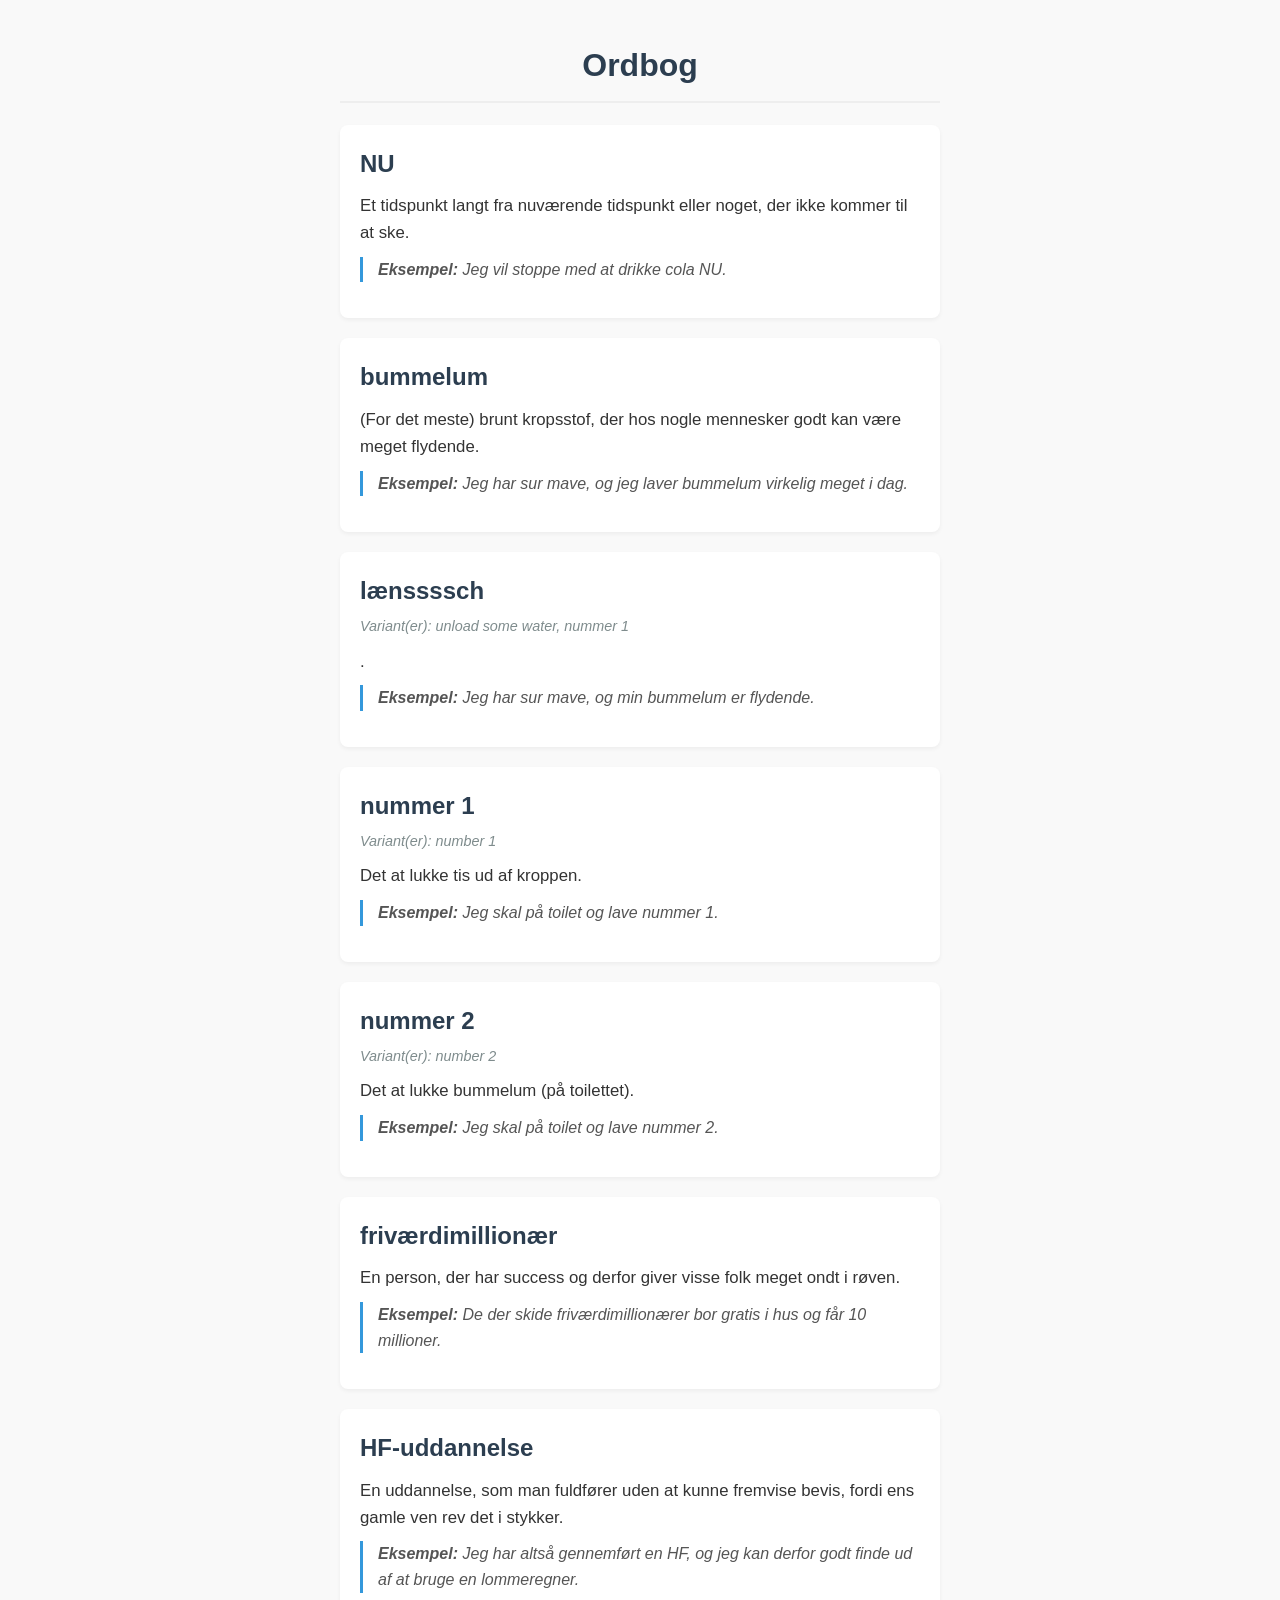
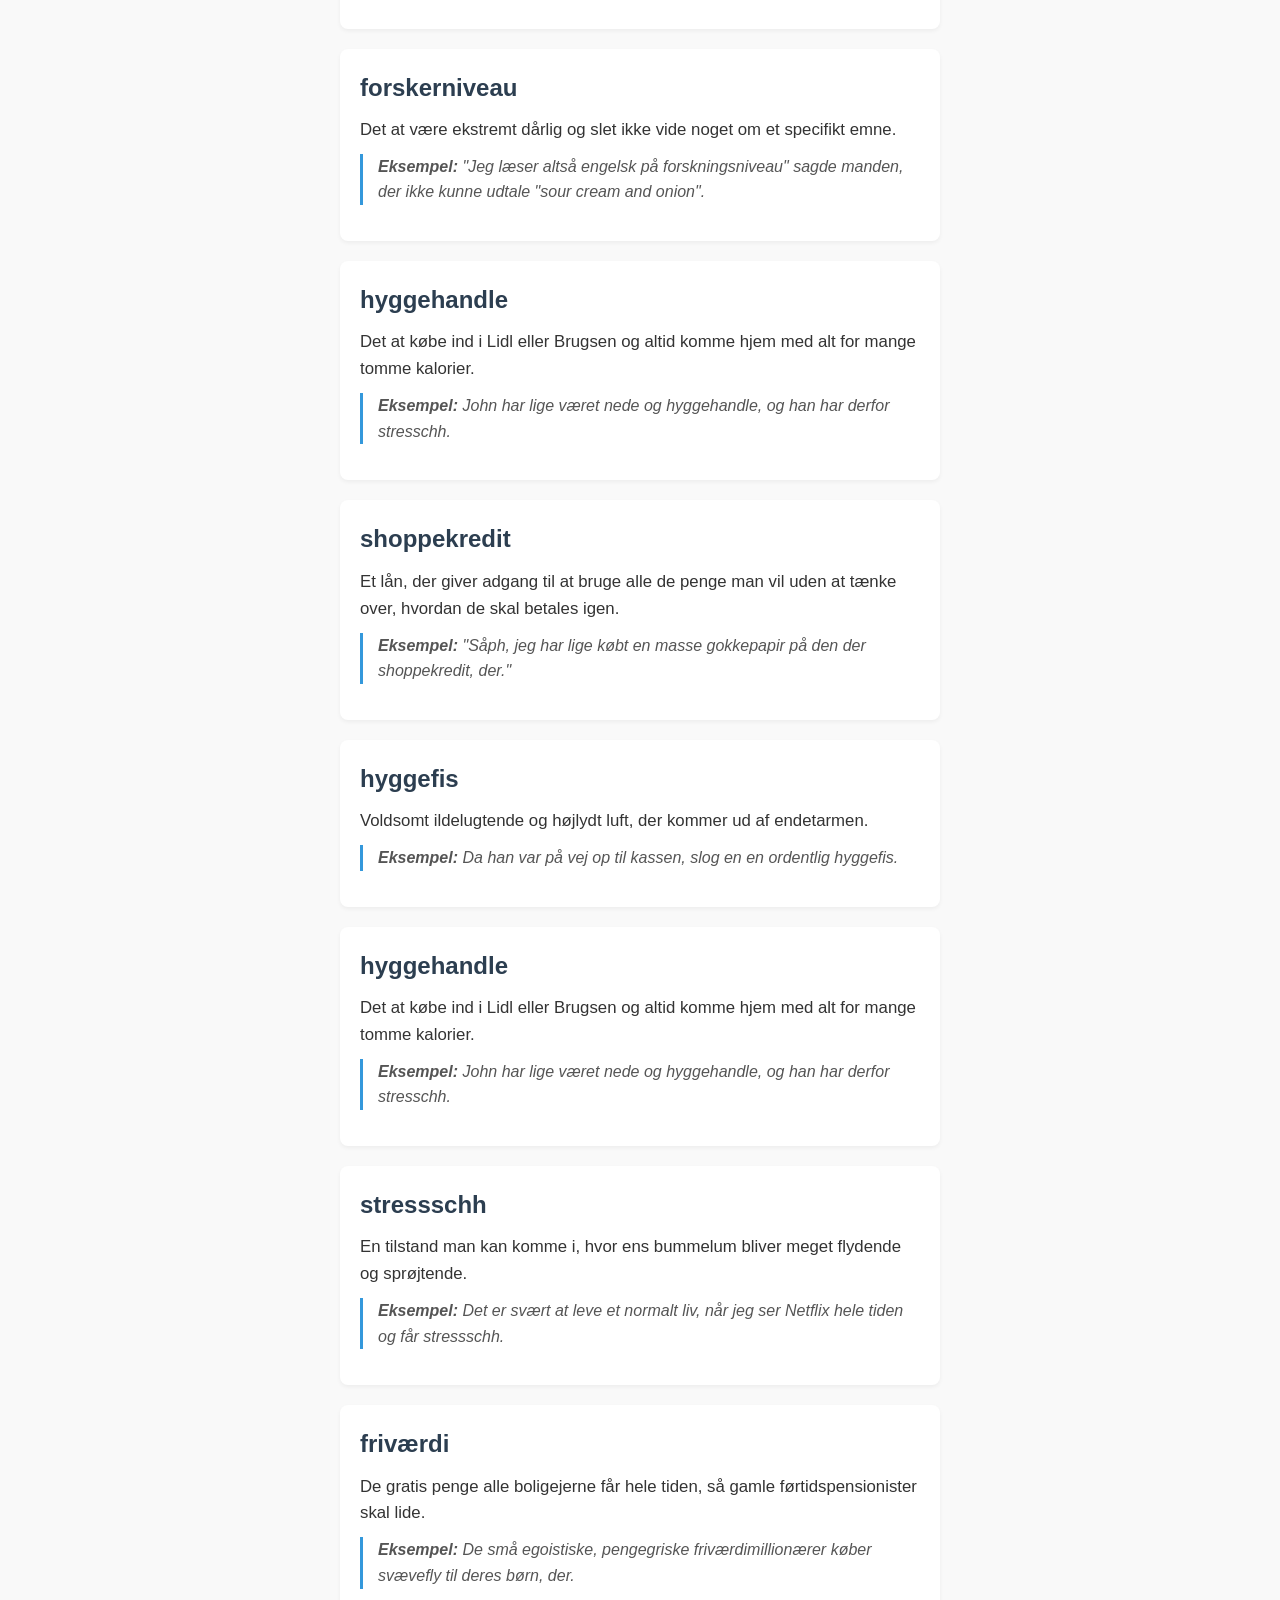
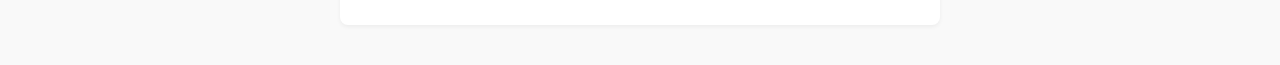
==== index.html @ da1ae77c "Add favicon" ====
<!DOCTYPE html>
<html lang="da">
<head>
    <meta charset="UTF-8">
    <meta name="viewport" content="width=device-width, initial-scale=1.0">
    <title>MongoTV - Ordbog</title>
    <link rel="icon" type="image/x-icon" href="favicon.ico">
    <style>
        body {
            font-family: -apple-system, BlinkMacSystemFont, "Segoe UI", Roboto, Arial, sans-serif;
            line-height: 1.6;
            max-width: 600px;
            margin: 40px auto;
            padding: 0 20px;
            background-color: #f9f9f9;
            color: #333;
        }
        h1 {
            text-align: center;
            color: #2c3e50;
            border-bottom: 2px solid #eee;
            padding-bottom: 10px;
        }
        .dictionary-entry {
            background: #fff;
            padding: 20px;
            margin-bottom: 20px;
            border-radius: 8px;
            box-shadow: 0 2px 4px rgba(0,0,0,0.05);
        }
        .word {
            font-size: 1.5rem;
            font-weight: bold;
            color: #2c3e50;
            margin: 0 0 5px 0;
        }
        .variants {
            font-style: italic;
            color: #7f8c8d;
            font-size: 0.9rem;
            margin-bottom: 10px;
        }
        .definition {
            margin: 10px 0;
            font-size: 1.05rem;
        }
        .example {
            margin-top: 10px;
            padding-left: 15px;
            border-left: 3px solid #3498db;
            color: #555;
            font-style: italic;
        }
    </style>
</head>
<body>

    <h1>Ordbog</h1>
    
    <div id="dictionary-container"></div>

    <script>
        const container = document.getElementById('dictionary-container');

        // Fetch the external JSON file
        fetch('dictionary-definitions.json')
            .then(response => {
                if (!response.ok) {
                    throw new Error('Kunne ikke hente JSON-filen: ' + response.statusText);
                }
                return response.json();
            })
            .then(dictionaryData => {
                // Loop through the data exactly like before
                dictionaryData.forEach(entry => {
                    const entryDiv = document.createElement('div');
                    entryDiv.className = 'dictionary-entry';

                    const variantsText = entry.variants.length > 0 
                        ? `<div class="variants">Variant(er): ${entry.variants.join(', ')}</div>` 
                        : '';

                    entryDiv.innerHTML = `
                        <h2 class="word">${entry.word}</h2>
                        ${variantsText}
                        <p class="definition">${entry.definition}</p>
                        <p class="example"><strong>Eksempel:</strong> ${entry.example}</p>
                    `;

                    container.appendChild(entryDiv);
                });
            })
            .catch(error => {
                console.error('Fejl:', error);
                container.innerHTML = `<p style="color:red;">Der skete en fejl under indlæsning af ordbogen.</p>`;
            });
    </script>
</body>
</html>
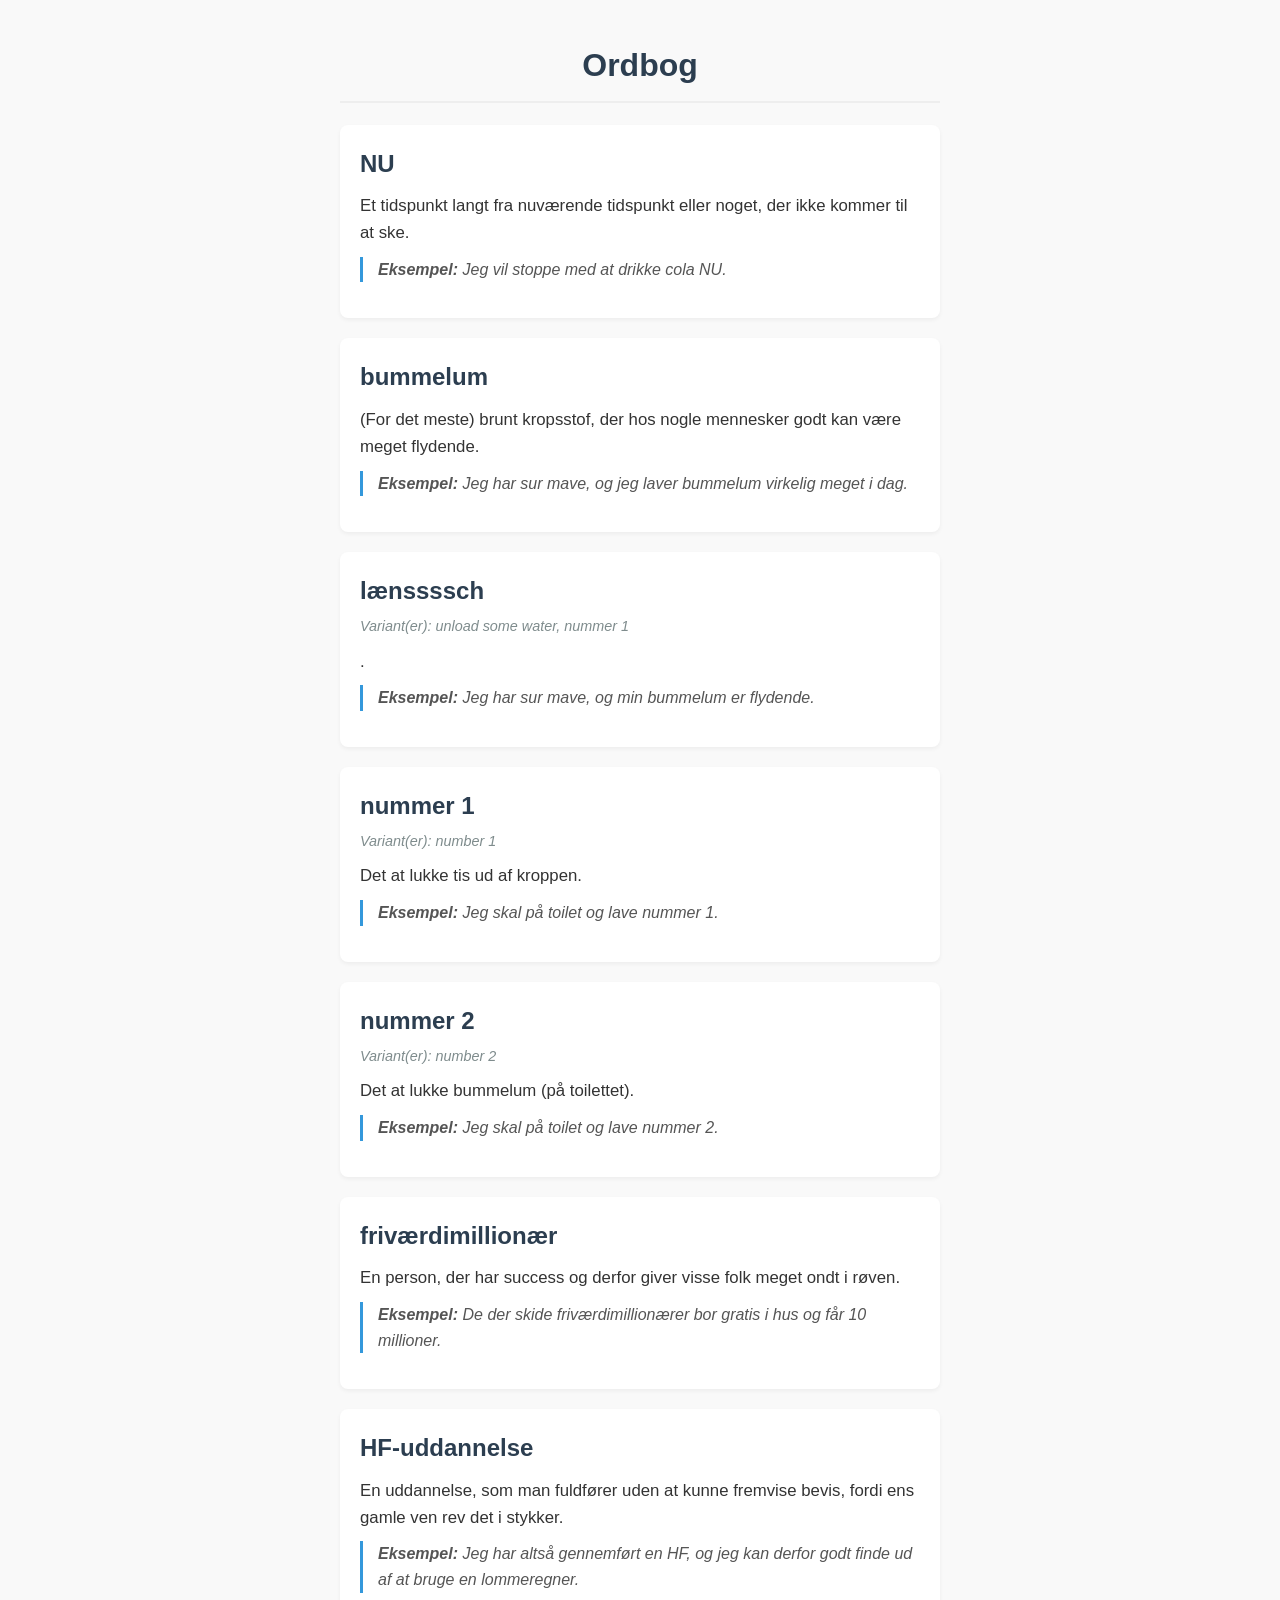
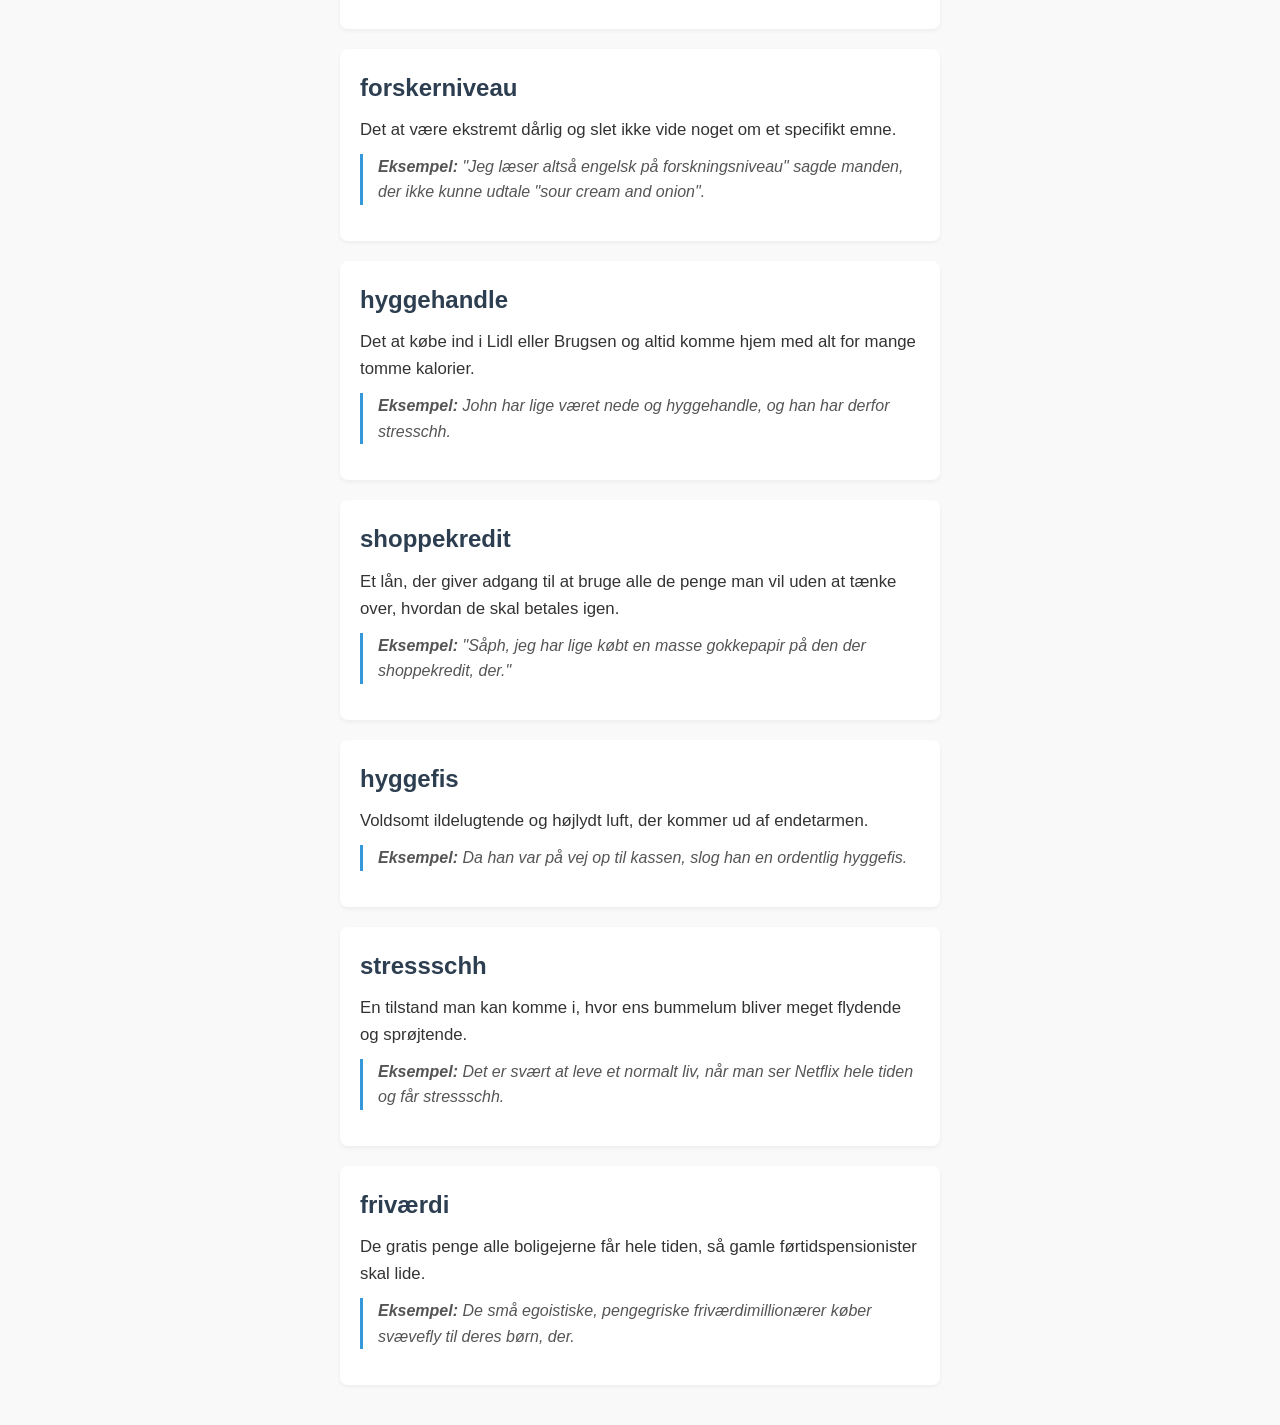
==== commit 1ade5130: "Add css file" ====
--- a/index.html
+++ b/index.html
@@ -4,54 +4,8 @@
     <meta charset="UTF-8">
     <meta name="viewport" content="width=device-width, initial-scale=1.0">
     <title>MongoTV - Ordbog</title>
+    <link rel="stylesheet" href="style.css">
     <link rel="icon" type="image/x-icon" href="favicon.ico">
-    <style>
-        body {
-            font-family: -apple-system, BlinkMacSystemFont, "Segoe UI", Roboto, Arial, sans-serif;
-            line-height: 1.6;
-            max-width: 600px;
-            margin: 40px auto;
-            padding: 0 20px;
-            background-color: #f9f9f9;
-            color: #333;
-        }
-        h1 {
-            text-align: center;
-            color: #2c3e50;
-            border-bottom: 2px solid #eee;
-            padding-bottom: 10px;
-        }
-        .dictionary-entry {
-            background: #fff;
-            padding: 20px;
-            margin-bottom: 20px;
-            border-radius: 8px;
-            box-shadow: 0 2px 4px rgba(0,0,0,0.05);
-        }
-        .word {
-            font-size: 1.5rem;
-            font-weight: bold;
-            color: #2c3e50;
-            margin: 0 0 5px 0;
-        }
-        .variants {
-            font-style: italic;
-            color: #7f8c8d;
-            font-size: 0.9rem;
-            margin-bottom: 10px;
-        }
-        .definition {
-            margin: 10px 0;
-            font-size: 1.05rem;
-        }
-        .example {
-            margin-top: 10px;
-            padding-left: 15px;
-            border-left: 3px solid #3498db;
-            color: #555;
-            font-style: italic;
-        }
-    </style>
 </head>
 <body>
 
--- a/style.css
+++ b/style.css
@@ -0,0 +1,52 @@
+body {
+    background-image: url('background.jpg');
+    background-size: cover;
+    background-repeat: no-repeat;
+    background-attachment: fixed;
+    background-position: center center;
+    background-size: cover;
+
+    font-family: -apple-system, BlinkMacSystemFont, "Segoe UI", Roboto, Arial, sans-serif;
+    line-height: 1.6;
+    max-width: 600px;
+    margin: 40px auto;
+    padding: 0 20px;
+    background-color: #f9f9f9;
+    color: #333;
+}
+h1 {
+    text-align: center;
+    color: #2c3e50;
+    border-bottom: 2px solid #eee;
+    padding-bottom: 10px;
+}
+.dictionary-entry {
+    background: #fff;
+    padding: 20px;
+    margin-bottom: 20px;
+    border-radius: 8px;
+    box-shadow: 0 2px 4px rgba(0,0,0,0.05);
+}
+.word {
+    font-size: 1.5rem;
+    font-weight: bold;
+    color: #2c3e50;
+    margin: 0 0 5px 0;
+}
+.variants {
+    font-style: italic;
+    color: #7f8c8d;
+    font-size: 0.9rem;
+    margin-bottom: 10px;
+}
+.definition {
+    margin: 10px 0;
+    font-size: 1.05rem;
+}
+.example {
+    margin-top: 10px;
+    padding-left: 15px;
+    border-left: 3px solid #3498db;
+    color: #555;
+    font-style: italic;
+}
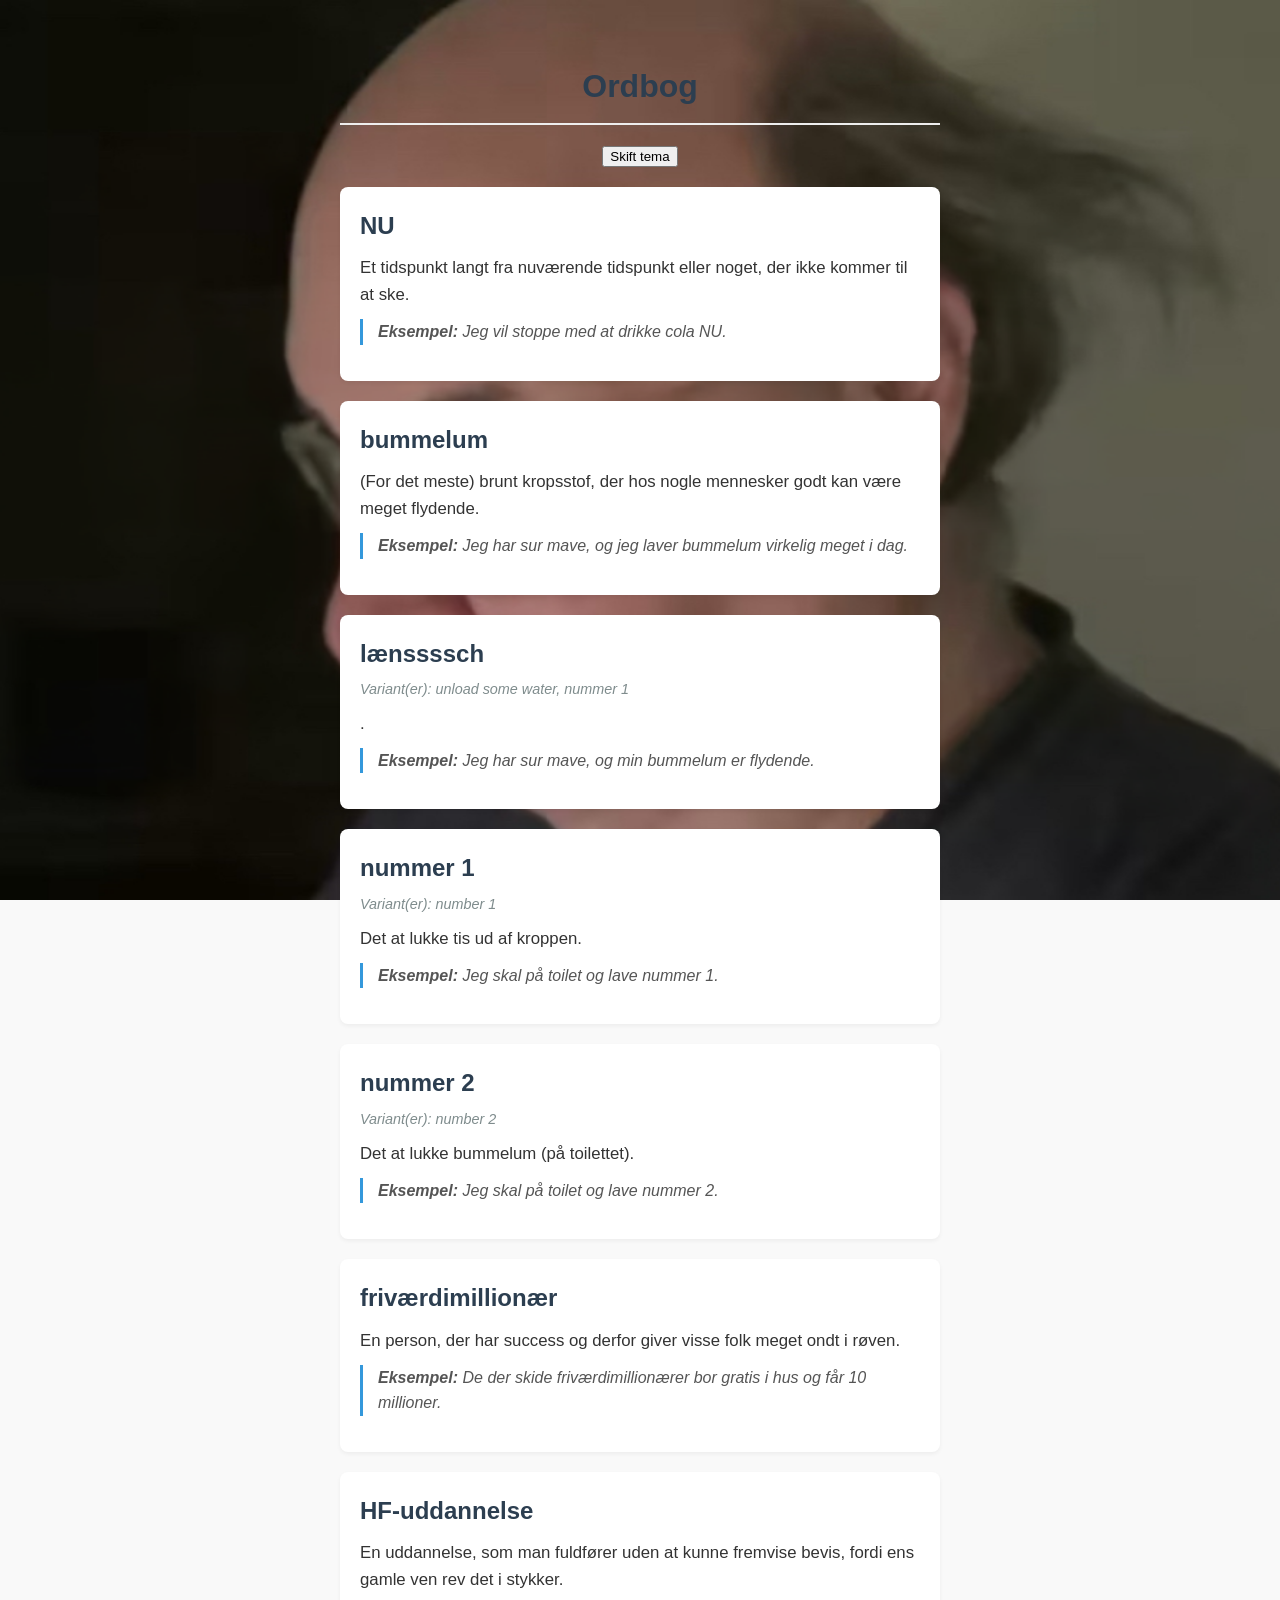
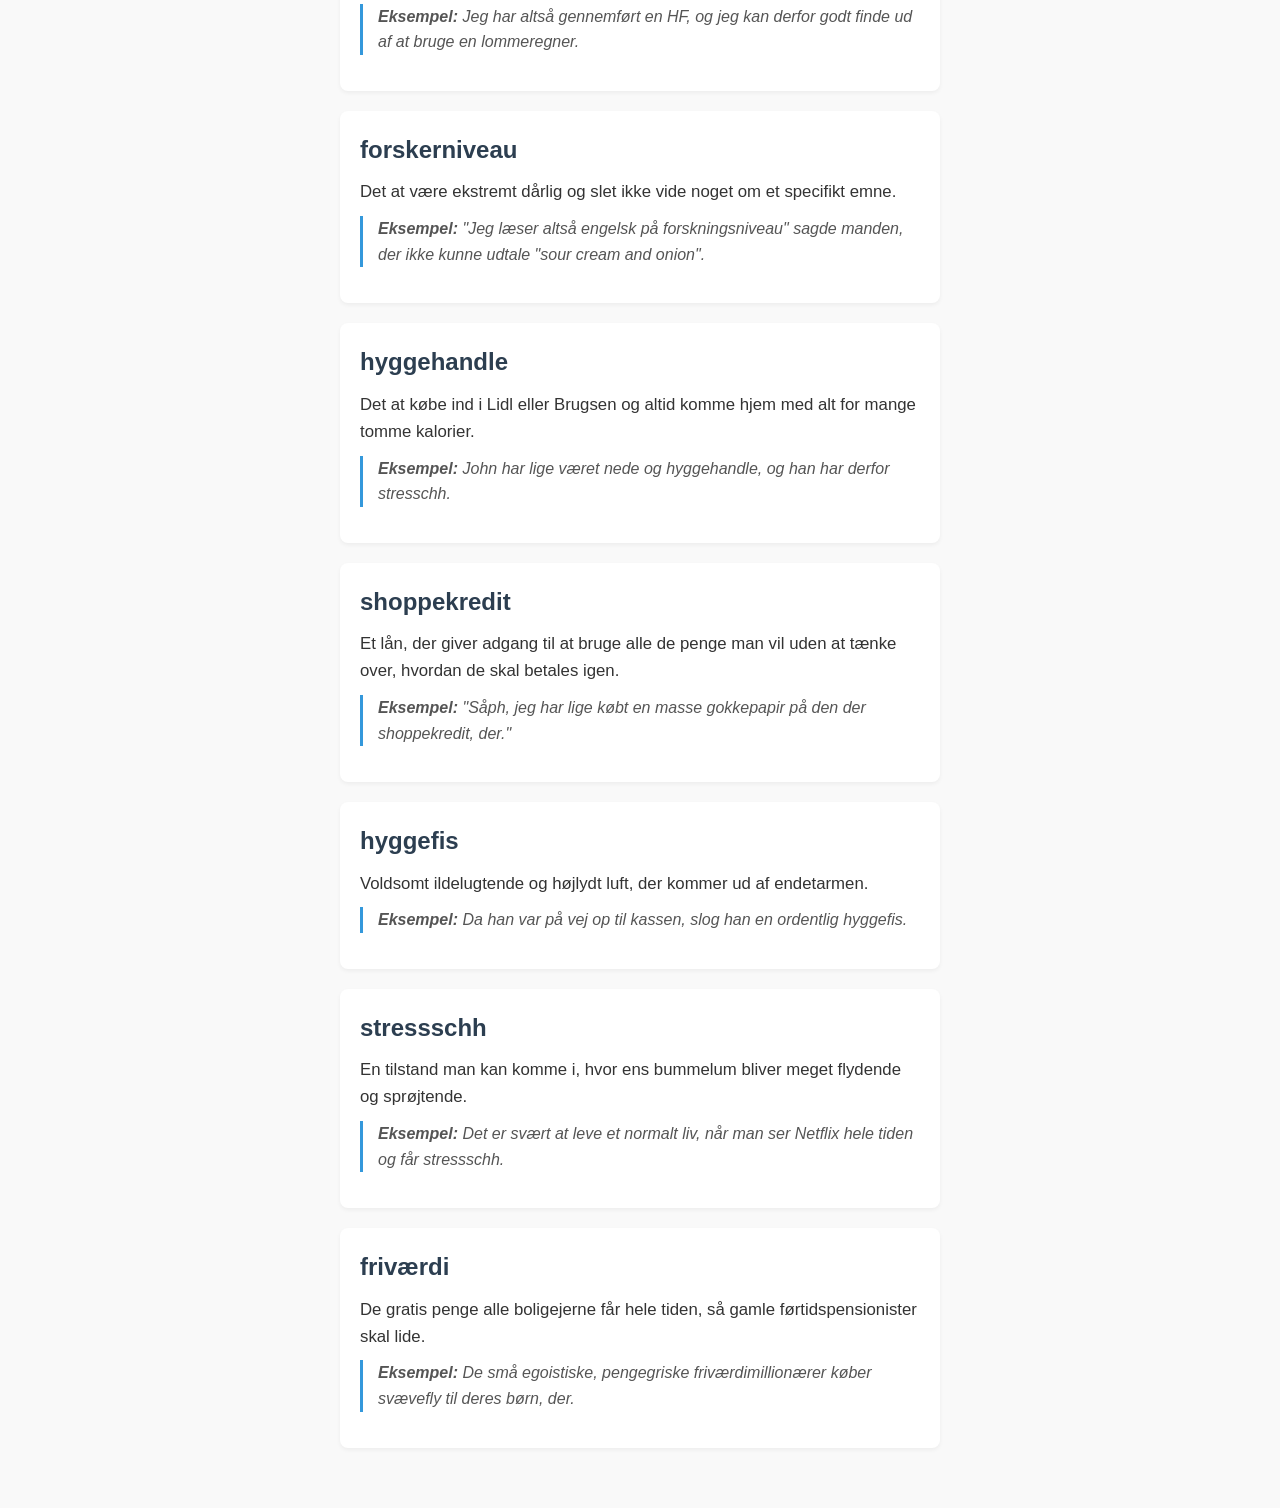
==== commit 848a3754: "Add dark mode" ====
--- a/index.html
+++ b/index.html
@@ -8,8 +8,13 @@
     <link rel="icon" type="image/x-icon" href="favicon.ico">
 </head>
 <body>
+    <script src="main.js"></script>
 
     <h1>Ordbog</h1>
+
+    <div class="toggle-container">
+        <button id="theme-toggle">Skift tema</button>
+    </div>
     
     <div id="dictionary-container"></div>
 
--- a/style.css
+++ b/style.css
@@ -1,6 +1,33 @@
+:root {
+    --bg-color: #f9f9f9;
+    --bg-image: url('background.png'); 
+    --text-color: #333;
+    --heading-color: #2c3e50;
+    --border-color: #eee;
+    --card-bg: #fff;
+    --card-shadow: rgba(0, 0, 0, 0.05);
+    --variant-color: #7f8c8d;
+    --example-border: #3498db;
+    --example-text: #555;
+}
+
+html.dark-mode {
+    --bg-color: #121212;
+    --bg-image: url('background.png');
+    --text-color: #e0e0e0;
+    --heading-color: #ecf0f1;
+    --border-color: #333;
+    --card-bg: #1e1e1e;
+    --card-shadow: rgba(0, 0, 0, 0.5);
+    --variant-color: #95a5a6;
+    --example-border: #2980b9;
+    --example-text: #bbb;
+}
+
 body {
-    background-image: url('background.jpg');
-    background-size: cover;
+    transition: background-color 0.3s, color 0.3s;
+    background-color: var(--bg-color);
+    background-image: var(--bg-image);
     background-repeat: no-repeat;
     background-attachment: fixed;
     background-position: center center;
@@ -8,45 +35,67 @@
 
     font-family: -apple-system, BlinkMacSystemFont, "Segoe UI", Roboto, Arial, sans-serif;
     line-height: 1.6;
+    color: var(--text-color);
+
+    margin: 0;
+    padding: 40px 20px;
+}
+
+body > * {
     max-width: 600px;
-    margin: 40px auto;
-    padding: 0 20px;
-    background-color: #f9f9f9;
-    color: #333;
+    margin-left: auto;
+    margin-right: auto;
 }
+
 h1 {
     text-align: center;
-    color: #2c3e50;
-    border-bottom: 2px solid #eee;
+    color: var(--heading-color);
+    border-bottom: 2px solid var(--border-color);
     padding-bottom: 10px;
+    transition: color 0.3s, border-color 0.3s;
 }
+
 .dictionary-entry {
-    background: #fff;
+    background: var(--card-bg);
     padding: 20px;
     margin-bottom: 20px;
     border-radius: 8px;
-    box-shadow: 0 2px 4px rgba(0,0,0,0.05);
+    box-shadow: 0 2px 4px var(--card-shadow);
+    transition: background 0.3s, box-shadow 0.3s;
 }
+
 .word {
     font-size: 1.5rem;
     font-weight: bold;
-    color: #2c3e50;
+    color: var(--heading-color);
     margin: 0 0 5px 0;
+    transition: color 0.3s;
 }
+
 .variants {
     font-style: italic;
-    color: #7f8c8d;
+    color: var(--variant-color);
     font-size: 0.9rem;
     margin-bottom: 10px;
+    transition: color 0.3s;
 }
+
 .definition {
     margin: 10px 0;
     font-size: 1.05rem;
 }
+
 .example {
     margin-top: 10px;
     padding-left: 15px;
-    border-left: 3px solid #3498db;
-    color: #555;
+    border-left: 3px solid var(--example-border);
+    color: var(--example-text);
     font-style: italic;
+    transition: border-color 0.3s, color 0.3s;
+}
+
+.toggle-container {
+    display: flex;
+    justify-content: center;
+    margin-bottom: 20px;
 }
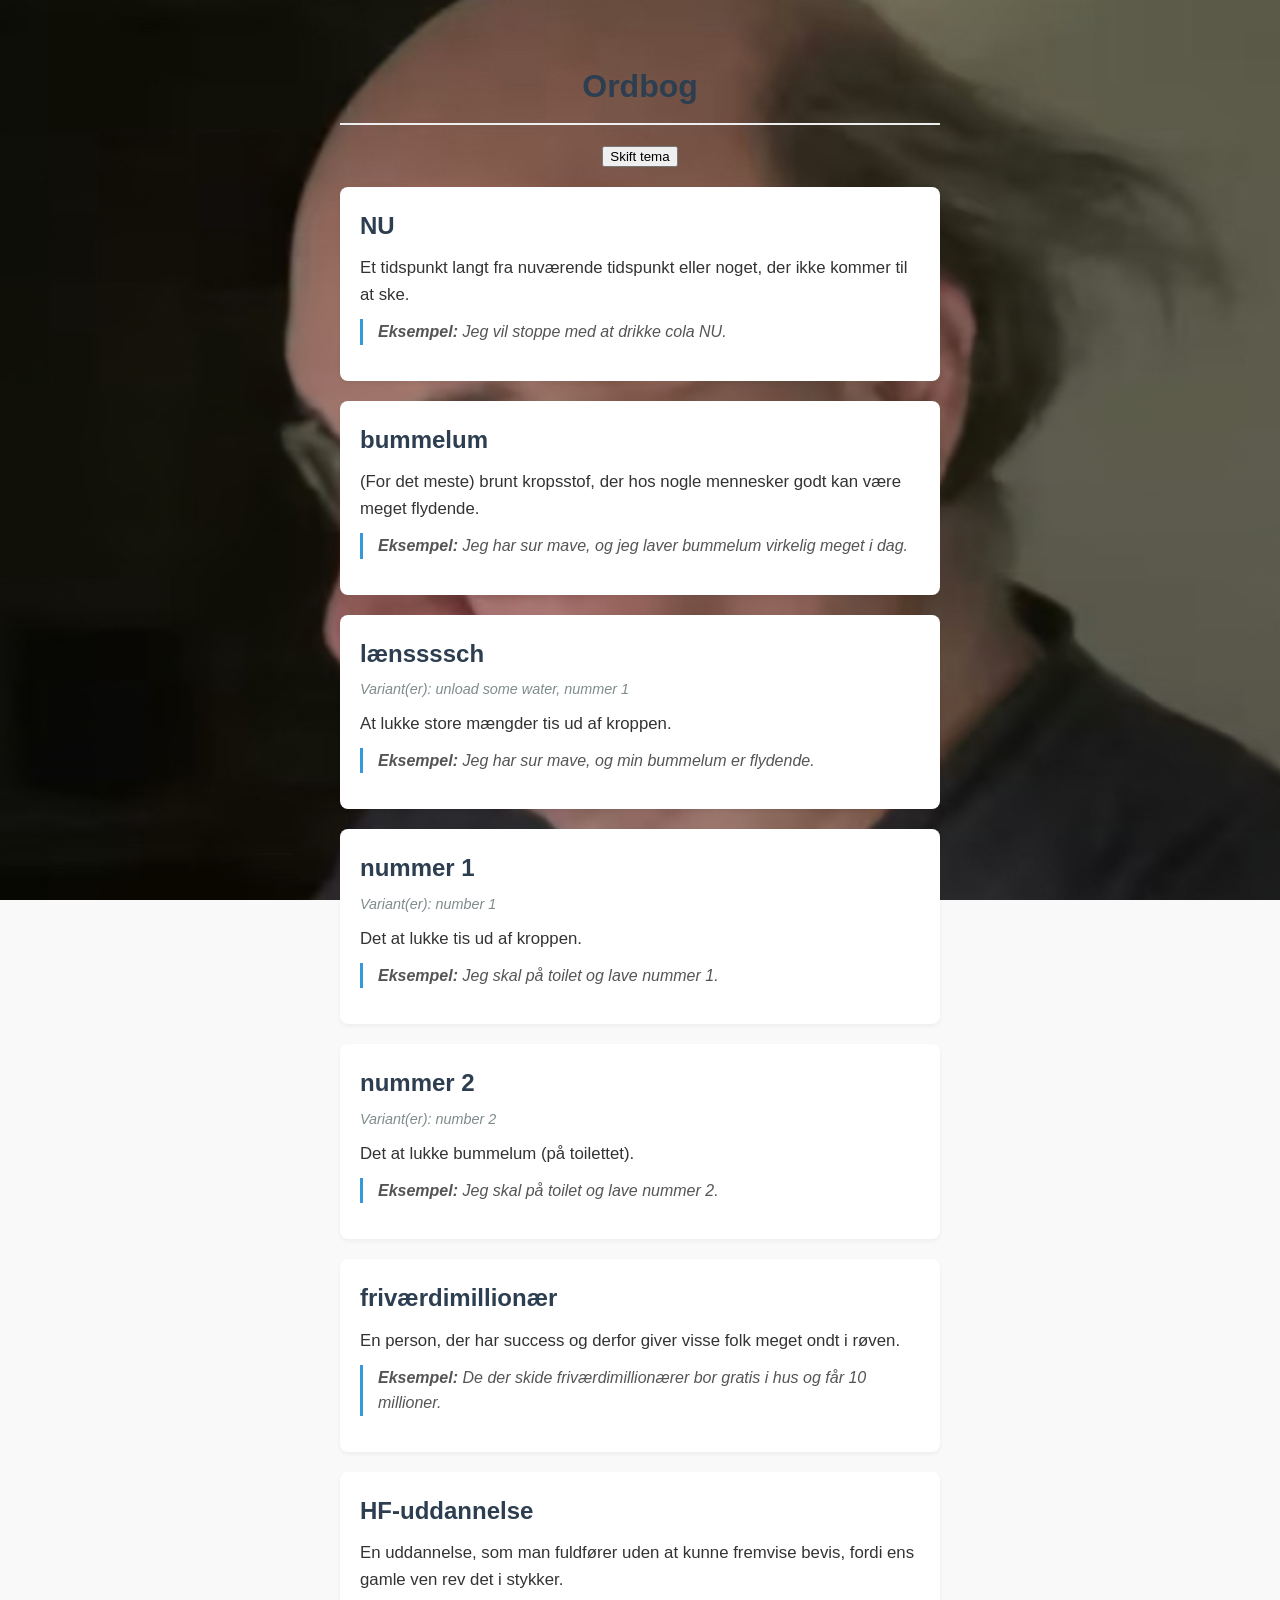
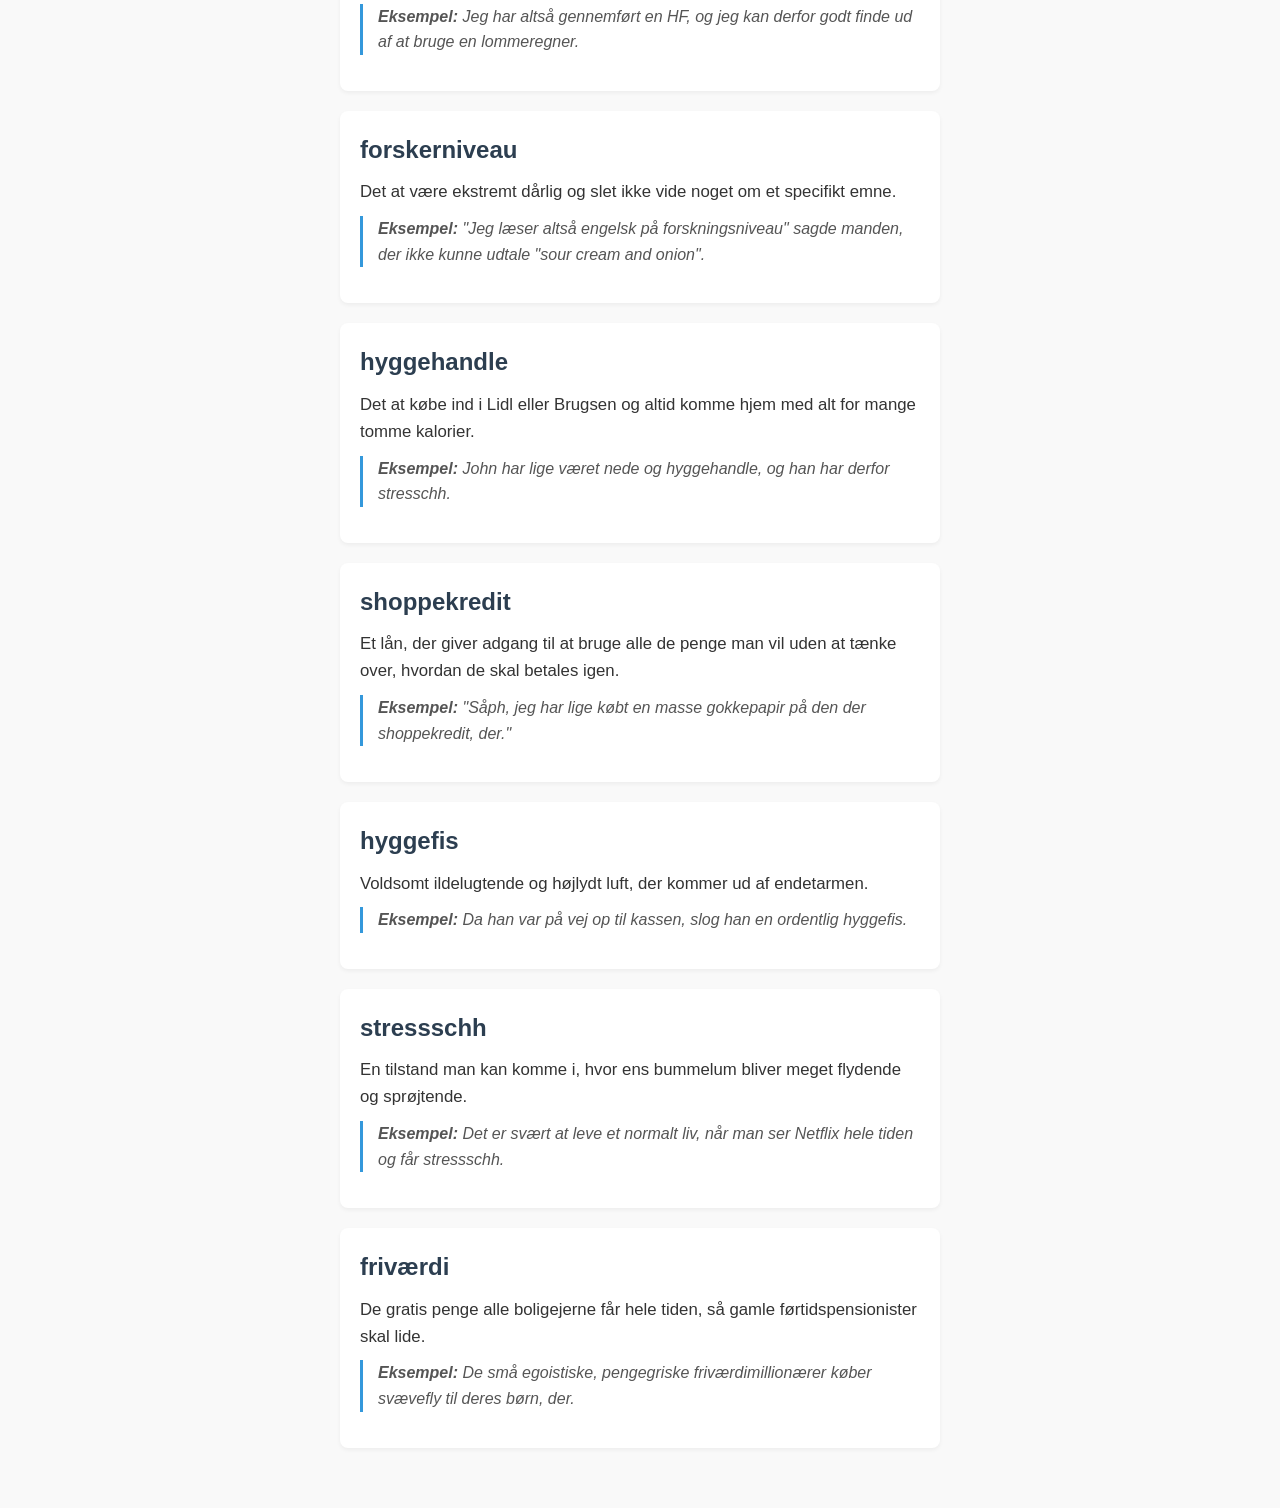
==== commit 17797055: "Add definition for lænssssch" ====
--- a/index.html
+++ b/index.html
@@ -8,13 +8,13 @@
     <link rel="icon" type="image/x-icon" href="favicon.ico">
 </head>
 <body>
-    <script src="main.js"></script>
-
     <h1>Ordbog</h1>
 
     <div class="toggle-container">
         <button id="theme-toggle">Skift tema</button>
     </div>
+
+    <script src="main.js"></script>
     
     <div id="dictionary-container"></div>
 
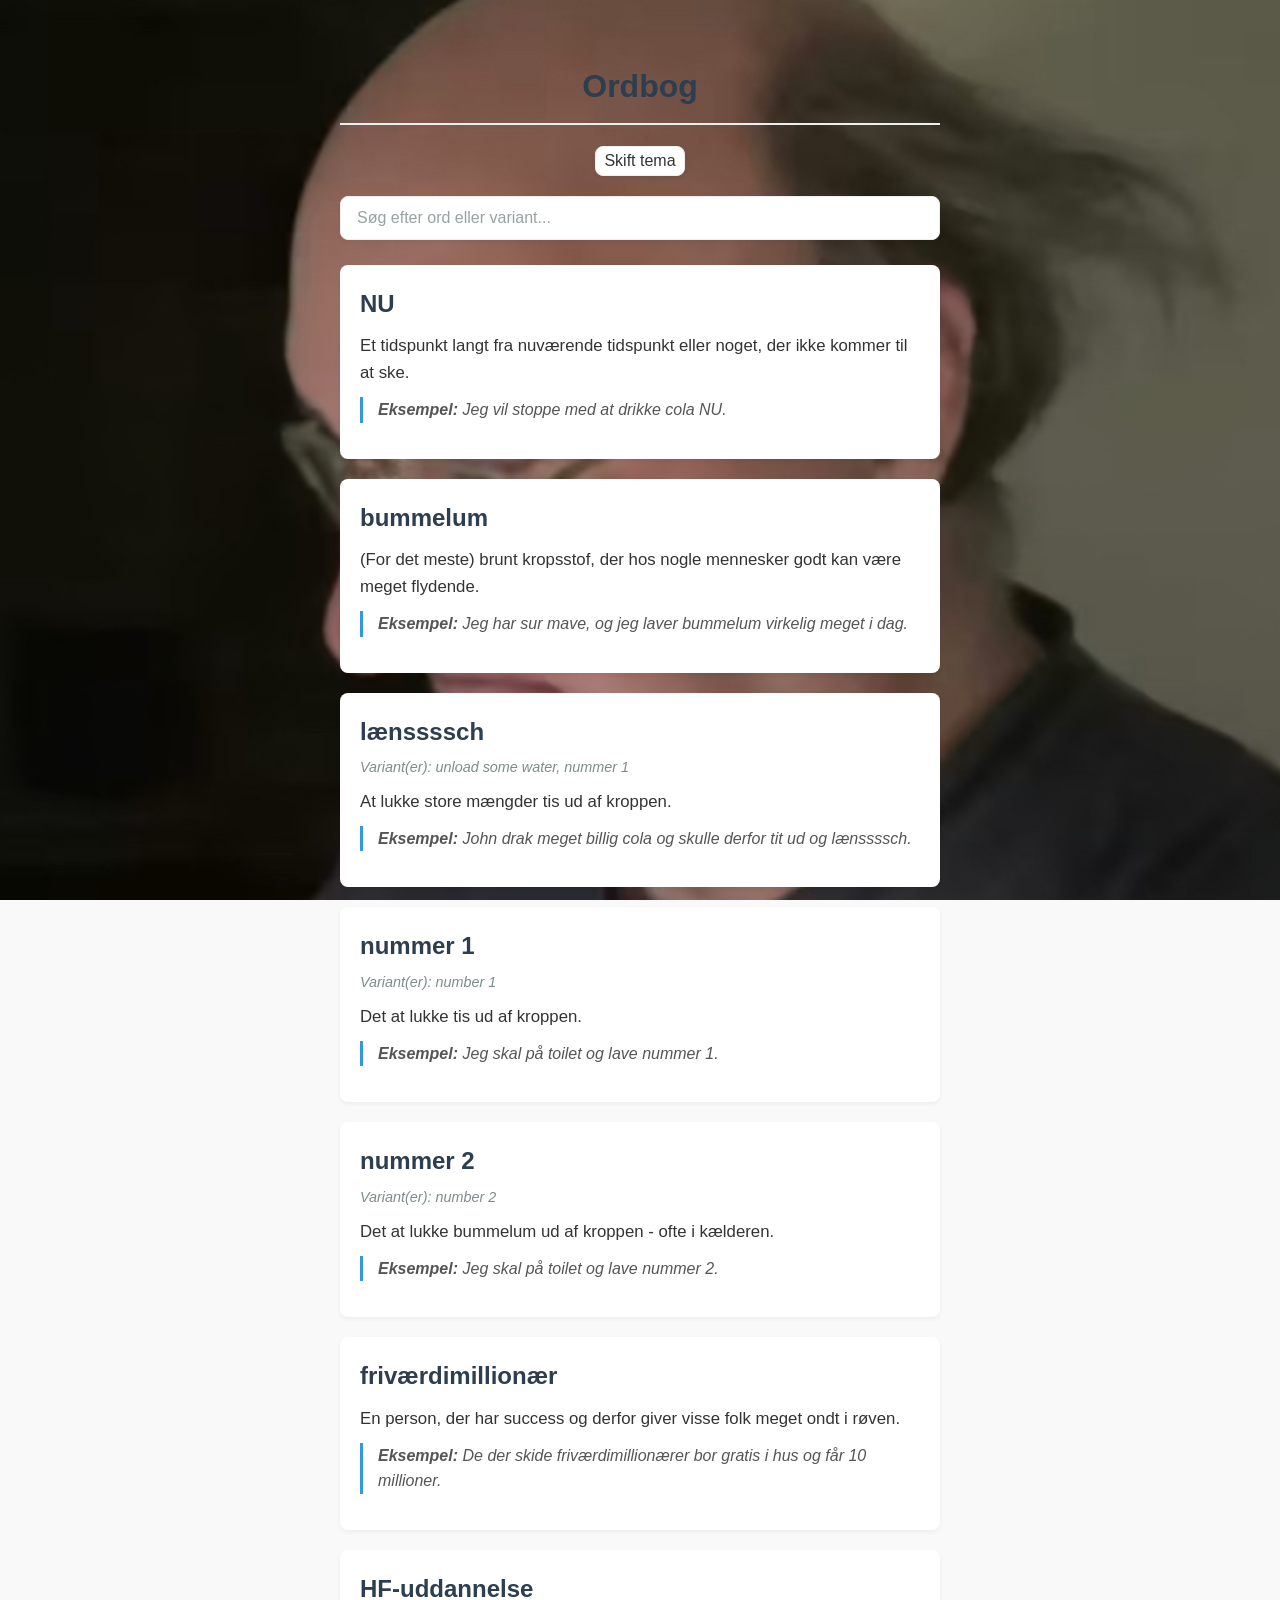
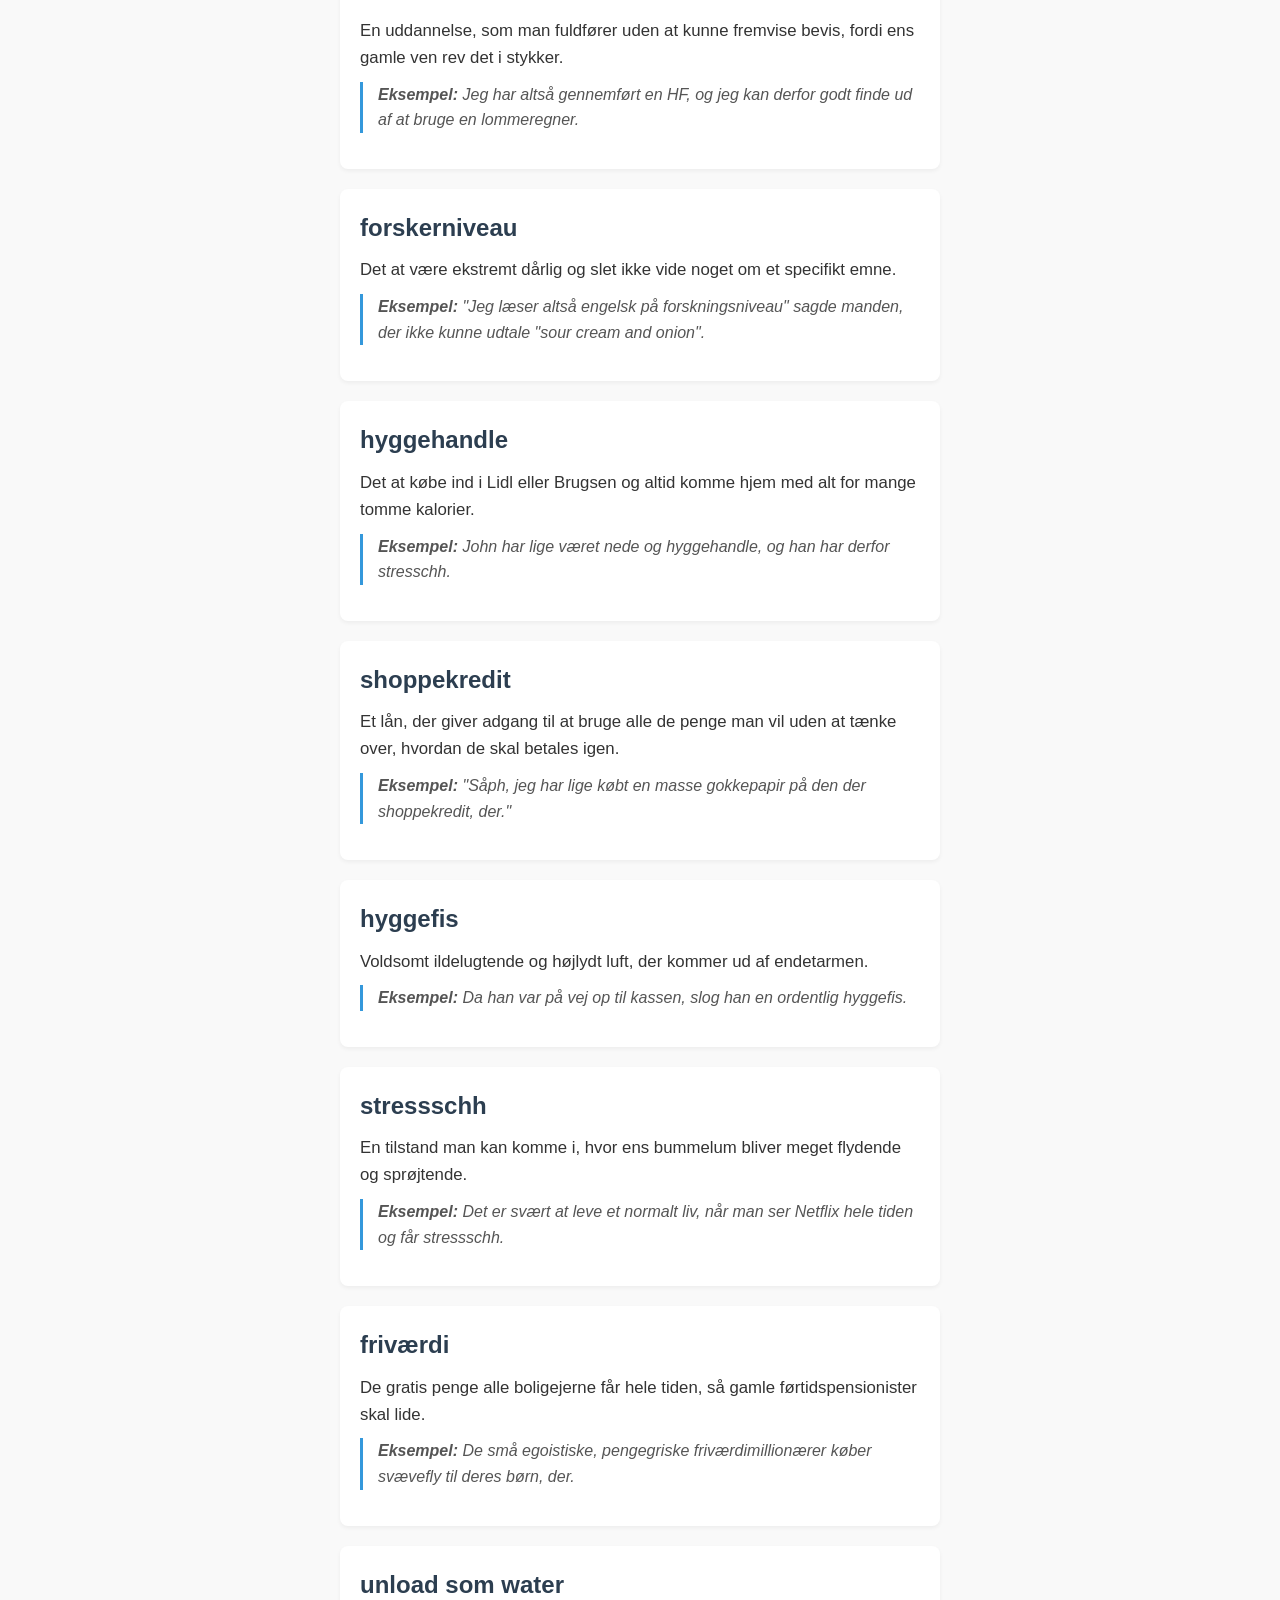
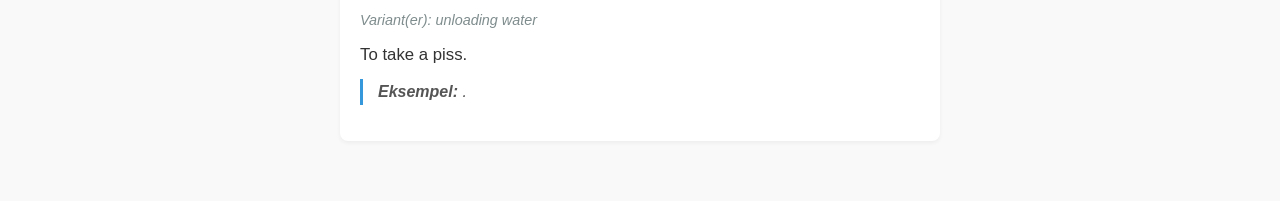
==== commit 9b7c0498: "Add search bar" ====
--- a/index.html
+++ b/index.html
@@ -14,14 +14,20 @@
         <button id="theme-toggle">Skift tema</button>
     </div>
 
-    <script src="main.js"></script>
+    <div class="search-container">
+        <input type="text" id="search-input" placeholder="Søg efter ord eller variant...">
+    </div>
     
     <div id="dictionary-container"></div>
 
+    <script src="main.js"></script>
+
     <script>
         const container = document.getElementById('dictionary-container');
+        const searchInput = document.getElementById('search-input');
 
-        // Fetch the external JSON file
+        let dictionaryData = [];
+
         fetch('dictionary-definitions.json')
             .then(response => {
                 if (!response.ok) {
@@ -29,30 +35,60 @@
                 }
                 return response.json();
             })
-            .then(dictionaryData => {
-                // Loop through the data exactly like before
-                dictionaryData.forEach(entry => {
-                    const entryDiv = document.createElement('div');
-                    entryDiv.className = 'dictionary-entry';
-
-                    const variantsText = entry.variants.length > 0 
-                        ? `<div class="variants">Variant(er): ${entry.variants.join(', ')}</div>` 
-                        : '';
-
-                    entryDiv.innerHTML = `
-                        <h2 class="word">${entry.word}</h2>
-                        ${variantsText}
-                        <p class="definition">${entry.definition}</p>
-                        <p class="example"><strong>Eksempel:</strong> ${entry.example}</p>
-                    `;
-
-                    container.appendChild(entryDiv);
-                });
+            .then(data => {
+                dictionaryData = data; // Store data globally
+                displayEntries(dictionaryData); // Display all entries initially
             })
             .catch(error => {
                 console.error('Fejl:', error);
                 container.innerHTML = `<p style="color:red;">Der skete en fejl under indlæsning af ordbogen.</p>`;
             });
+
+        function displayEntries(entries) {
+            container.innerHTML = '';
+
+            if (entries.length === 0) {
+                container.innerHTML = '<p>Ingen resultater fundet.</p>';
+                return;
+            }
+
+            entries.forEach(entry => {
+                const entryDiv = document.createElement('div');
+                entryDiv.className = 'dictionary-entry';
+
+                const variantsText = entry.variants.length > 0 
+                    ? `<div class="variants">Variant(er): ${entry.variants.join(', ')}</div>` 
+                    : '';
+
+                entryDiv.innerHTML = `
+                    <h2 class="word">${entry.word}</h2>
+                    ${variantsText}
+                    <p class="definition">${entry.definition}</p>
+                    <p class="example"><strong>Eksempel:</strong> ${entry.example}</p>
+                `;
+
+                container.appendChild(entryDiv);
+            });
+        }
+
+        searchInput.addEventListener('input', (e) => {
+            const searchTerm = e.target.value.toLowerCase().trim();
+
+            const filteredEntries = dictionaryData.filter(entry => {
+                // Check if the word matches
+                const matchesWord = entry.word.toLowerCase().includes(searchTerm);
+                
+                // Check if any of the variants match
+                const matchesVariant = entry.variants.some(variant => 
+                    variant.toLowerCase().includes(searchTerm)
+                );
+
+                // Return true if either the word OR a variant matches
+                return matchesWord || matchesVariant;
+            });
+
+            displayEntries(filteredEntries);
+        });
     </script>
 </body>
 </html>
--- a/style.css
+++ b/style.css
@@ -98,4 +98,47 @@
     display: flex;
     justify-content: center;
     margin-bottom: 20px;
+}
+
+.search-container {
+    display: flex;
+    justify-content: center;
+    margin-bottom: 25px;
+}
+
+#search-input {
+    width: 100%;
+    padding: 12px 16px;
+    font-size: 1rem;
+    font-family: inherit;
+    
+    background-color: var(--card-bg);
+    color: var(--text-color);
+    border: 1px solid var(--border-color);
+    
+    border-radius: 8px;
+    box-shadow: 0 2px 4px var(--card-shadow);
+    outline: none;
+    transition: background-color 0.3s, color 0.3s, border-color 0.3s, box-shadow 0.3s;
+}
+
+#theme-toggle {
+    width: 15%;
+    padding: 5px 2px;
+    font-size: 1rem;
+    font-family: inherit;
+    
+    background-color: var(--card-bg);
+    color: var(--text-color);
+    border: 1px solid var(--border-color);
+
+    cursor: pointer;
+    border-radius: 8px;
+    box-shadow: 0 2px 4px var(--card-shadow);
+    transition: background-color 0.3s, color 0.3s, border-color 0.3s, box-shadow 0.3s;
+}
+
+#search-input::placeholder {
+    color: var(--variant-color);
+    opacity: 0.8;
 }
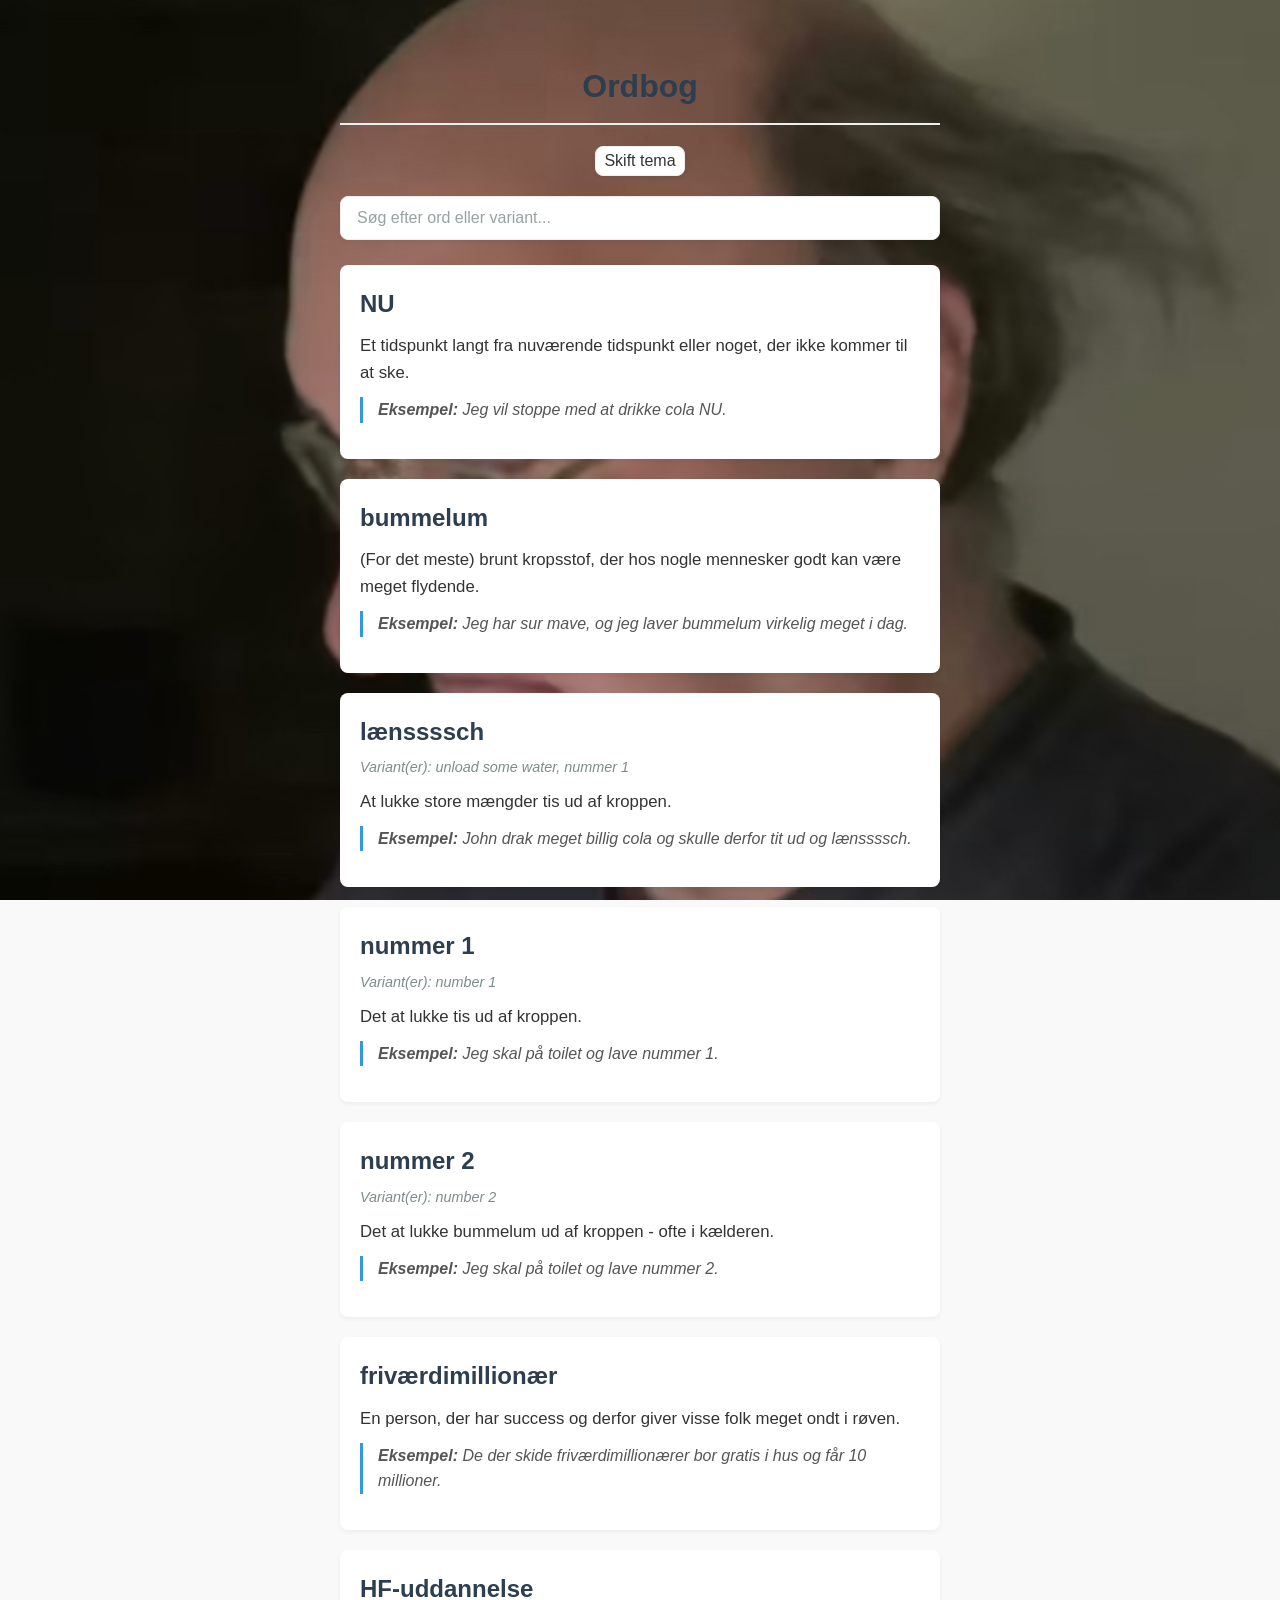
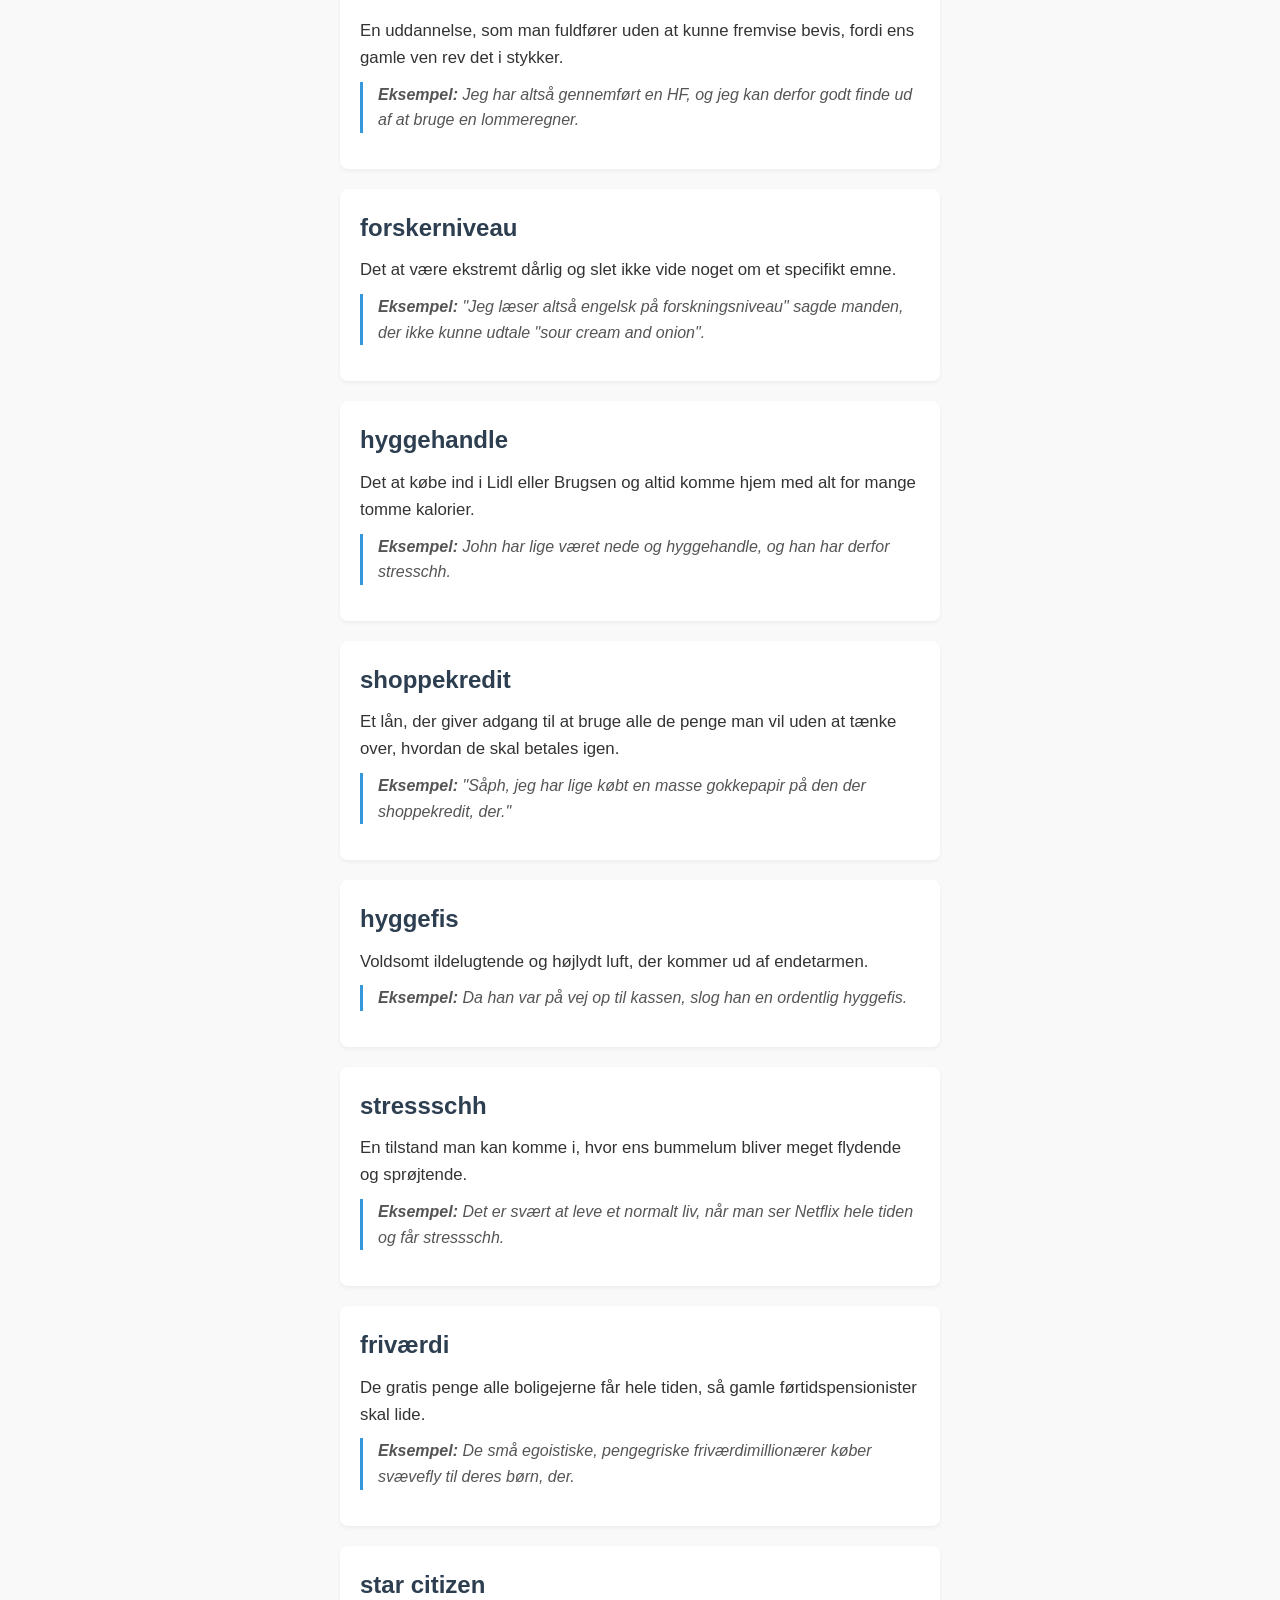
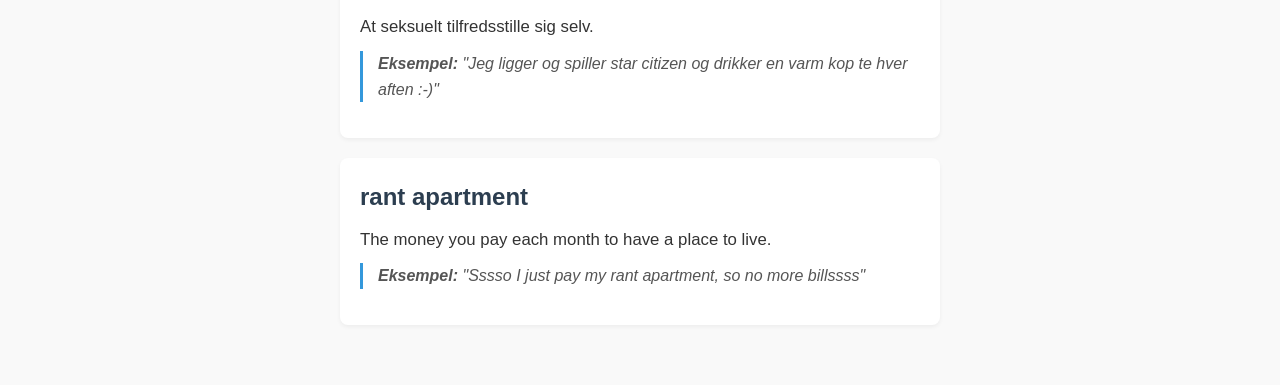
==== commit 63634393: "Add more expressions" ====
--- a/index.html
+++ b/index.html
@@ -6,6 +6,7 @@
     <title>MongoTV - Ordbog</title>
     <link rel="stylesheet" href="style.css">
     <link rel="icon" type="image/x-icon" href="favicon.ico">
+    <meta name="google-site-verification" content="774HfDz38bjYn3ah6h6kz5AwDGAhUz_0xxN7psTXIm8" />
 </head>
 <body>
     <h1>Ordbog</h1>
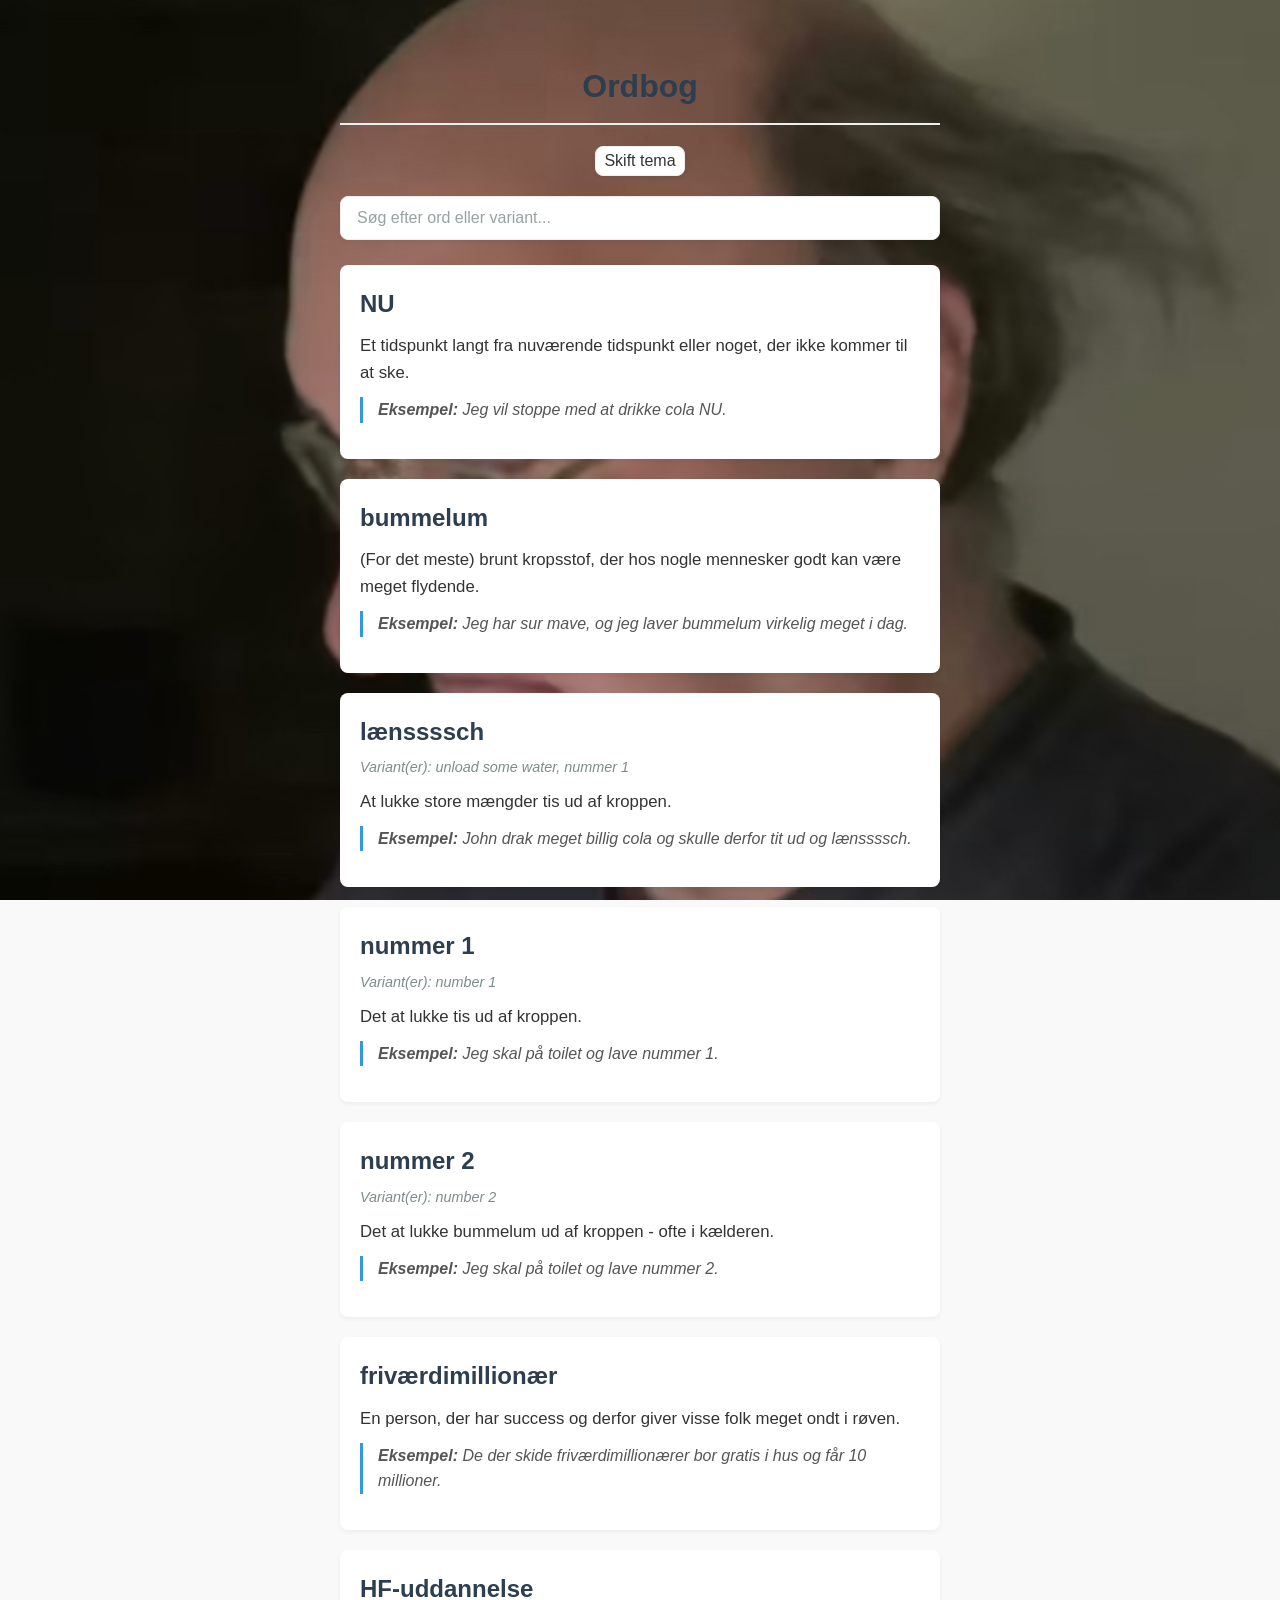
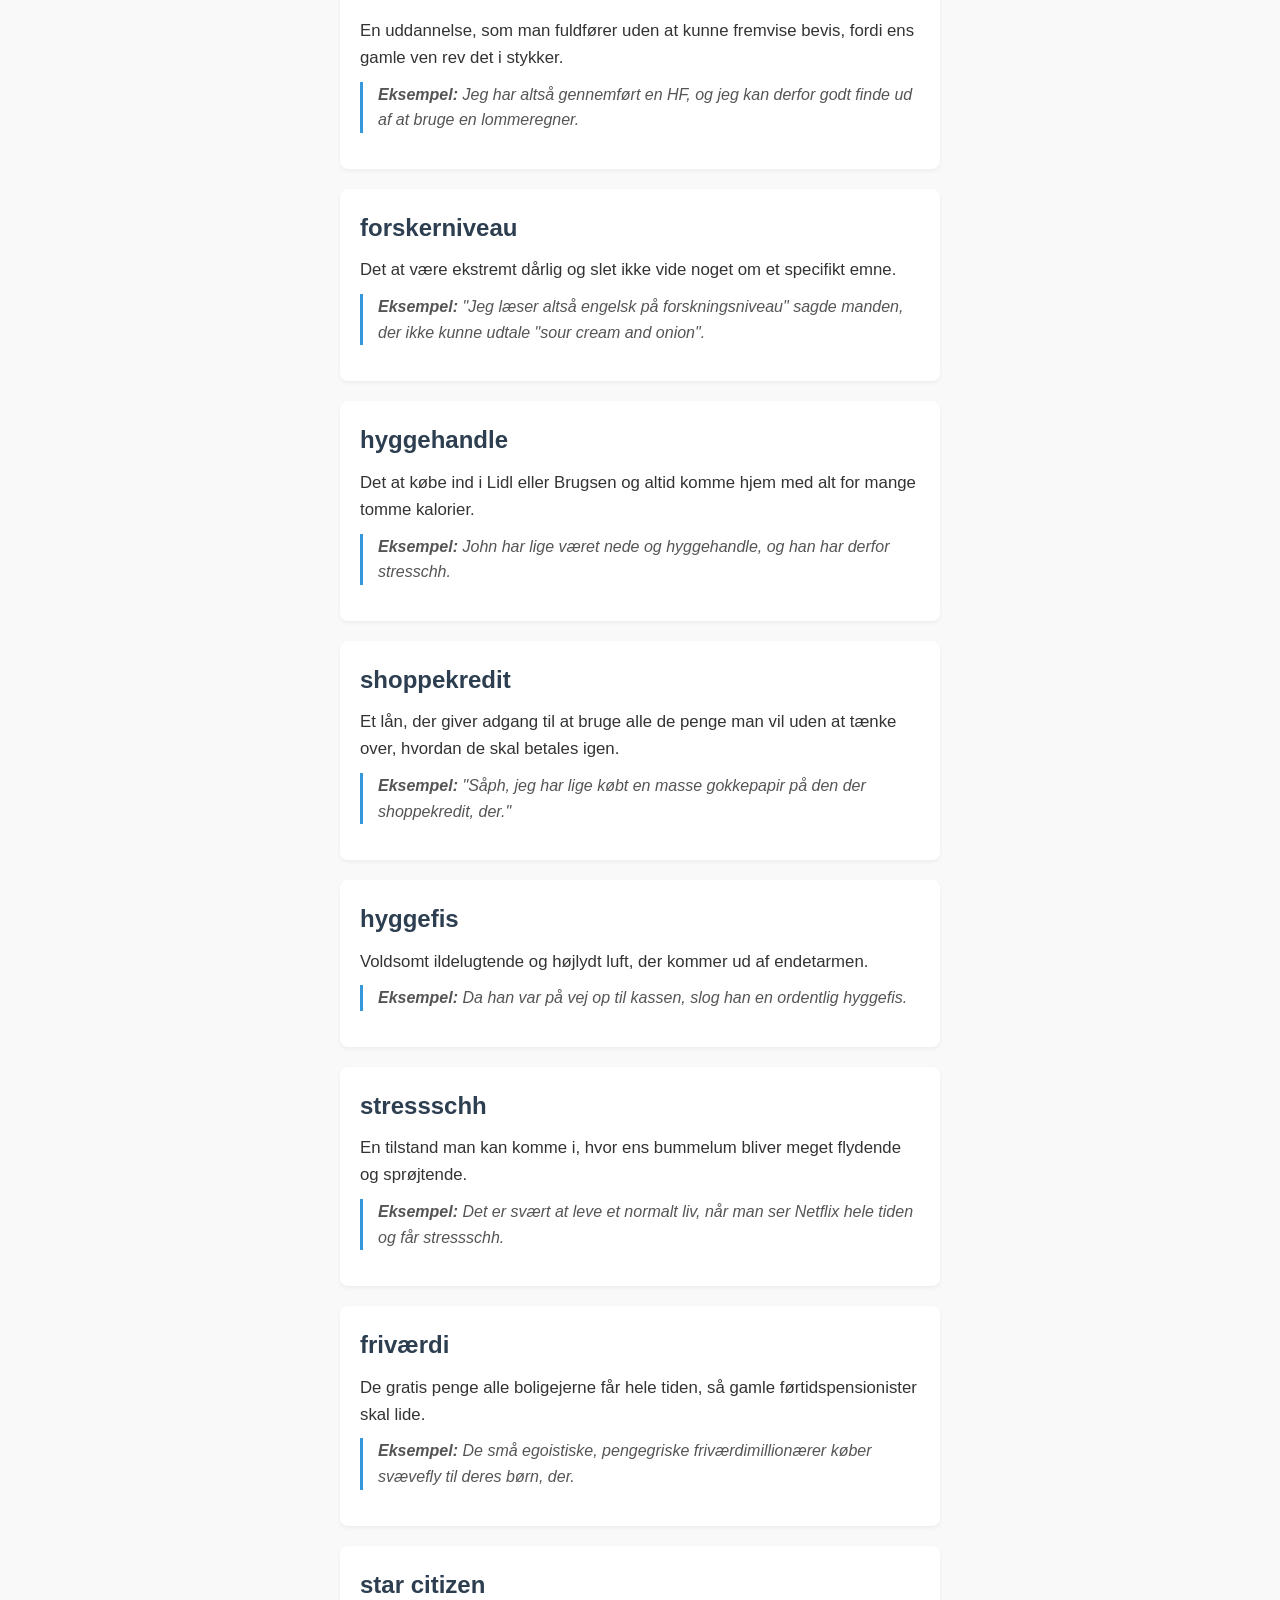
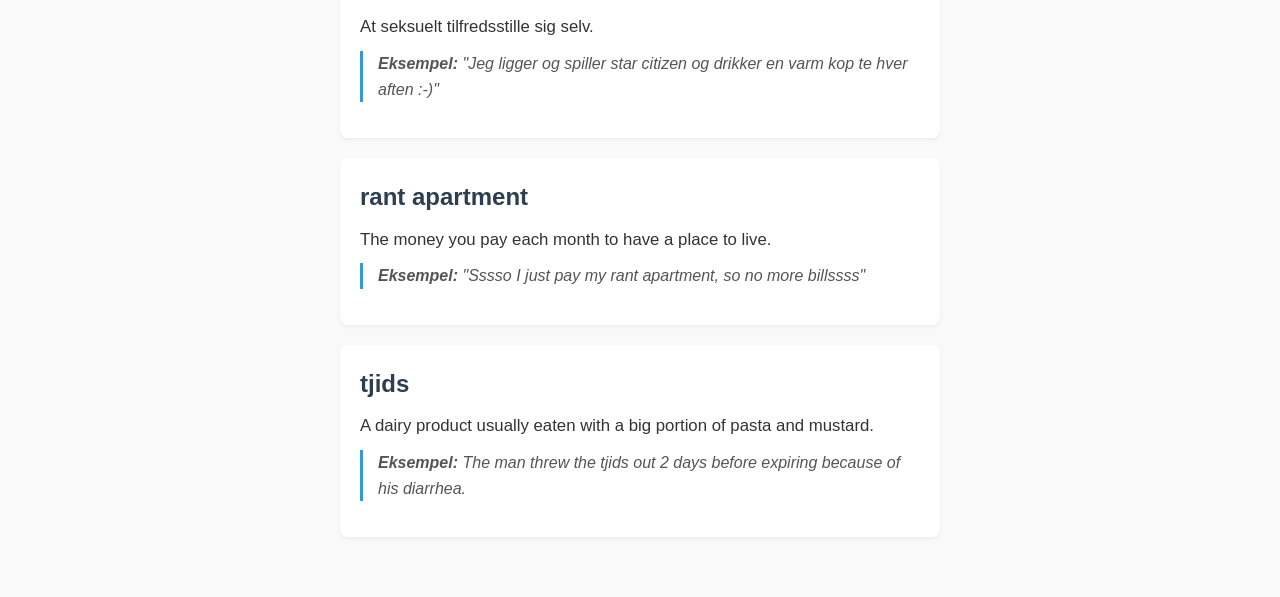
==== commit df321f3f: "Add tjids" ====
--- a/index.html
+++ b/index.html
@@ -6,7 +6,8 @@
     <title>MongoTV - Ordbog</title>
     <link rel="stylesheet" href="style.css">
     <link rel="icon" type="image/x-icon" href="favicon.ico">
-    <meta name="google-site-verification" content="774HfDz38bjYn3ah6h6kz5AwDGAhUz_0xxN7psTXIm8" />
+    <meta name="description" content="Den officiele MongoTV-ordbog.">
+    <meta name="google-site-verification" content="774HfDz38bjYn3ah6h6kz5AwDGAhUz_0xxN7psTXIm8"/>
 </head>
 <body>
     <h1>Ordbog</h1>
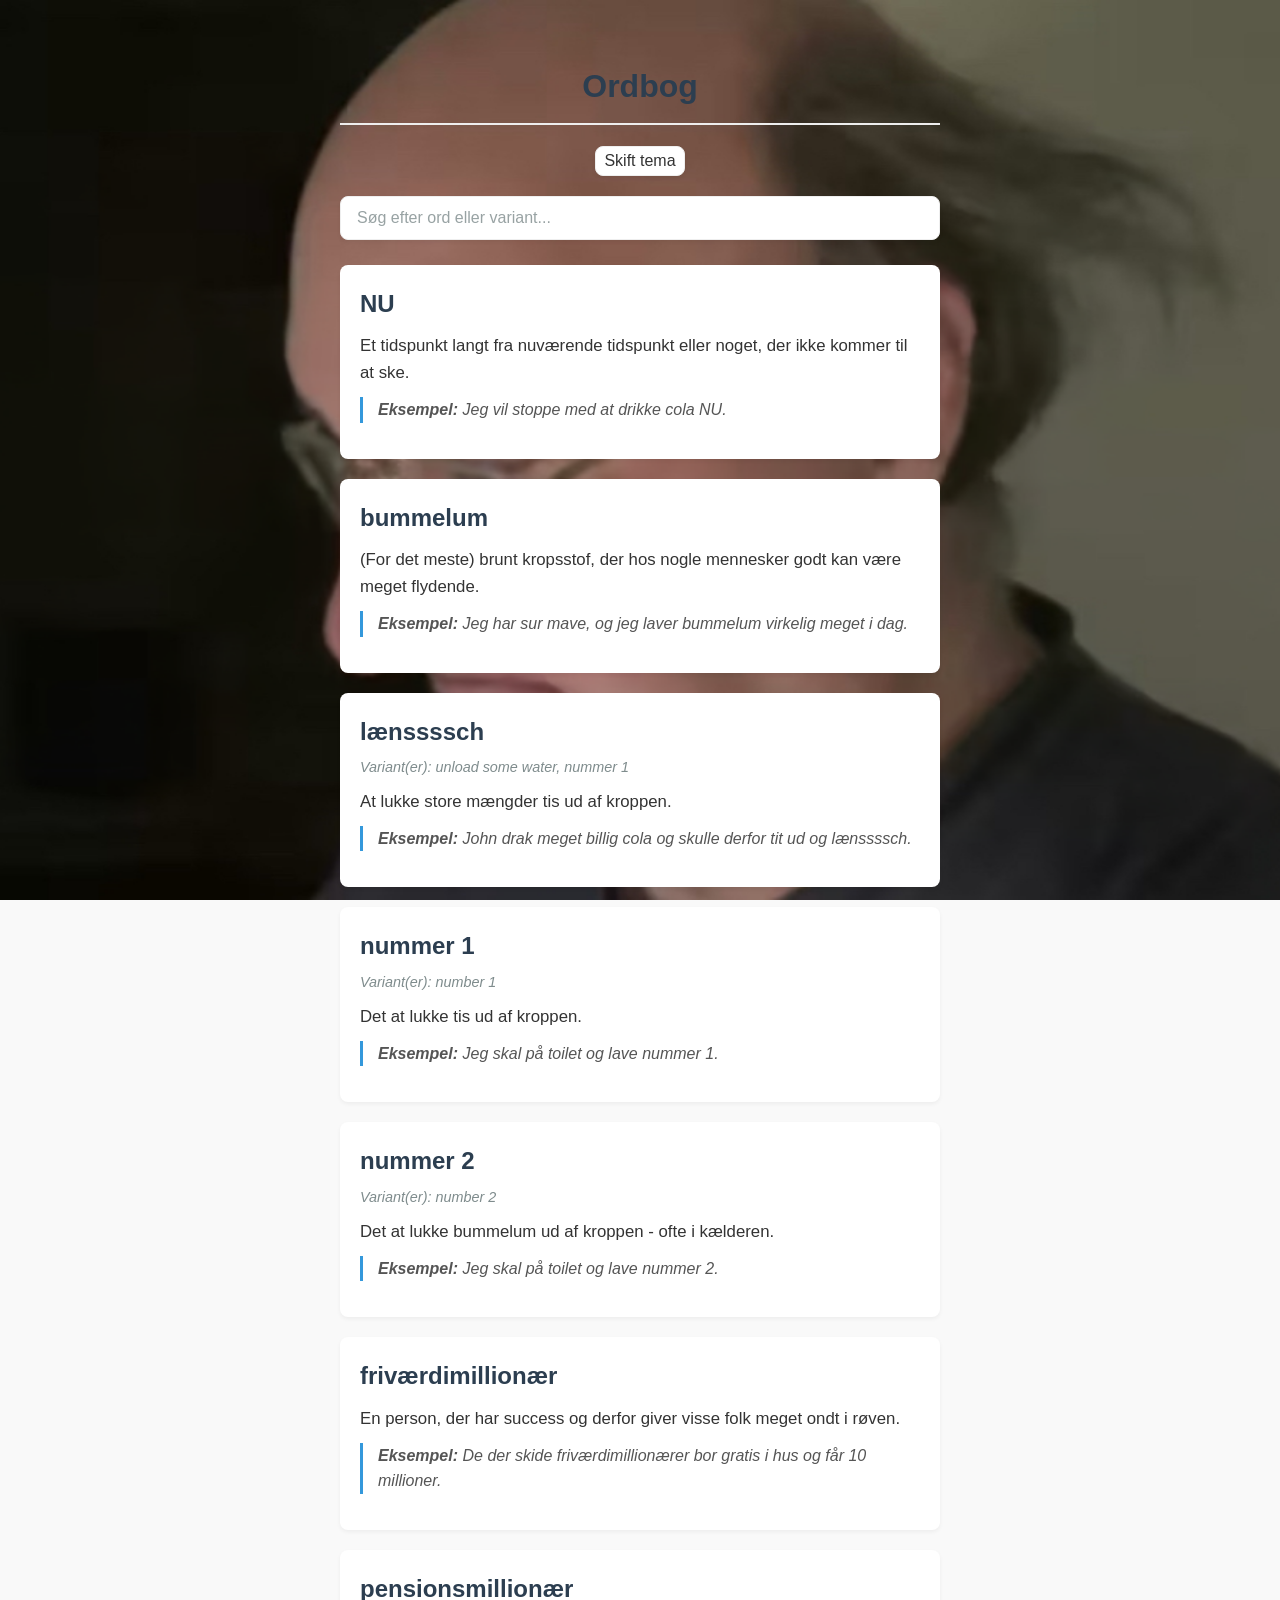
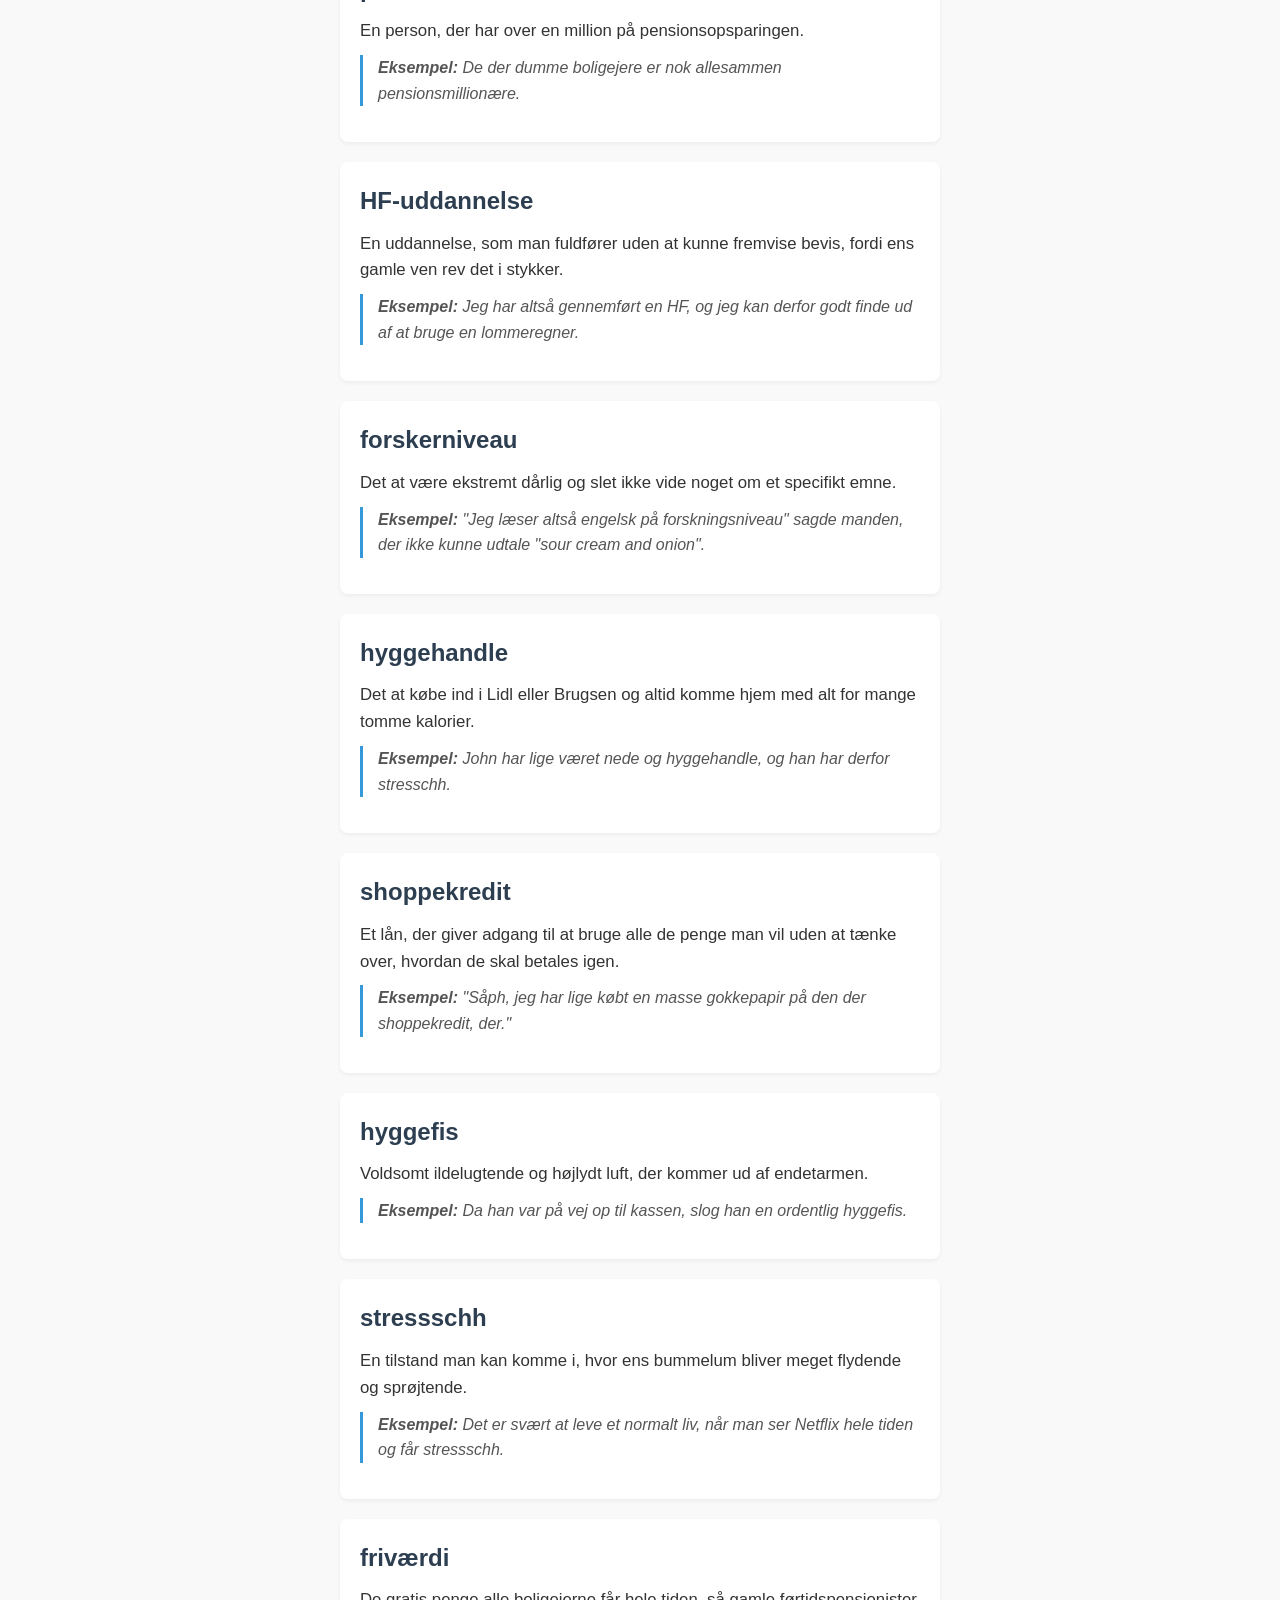
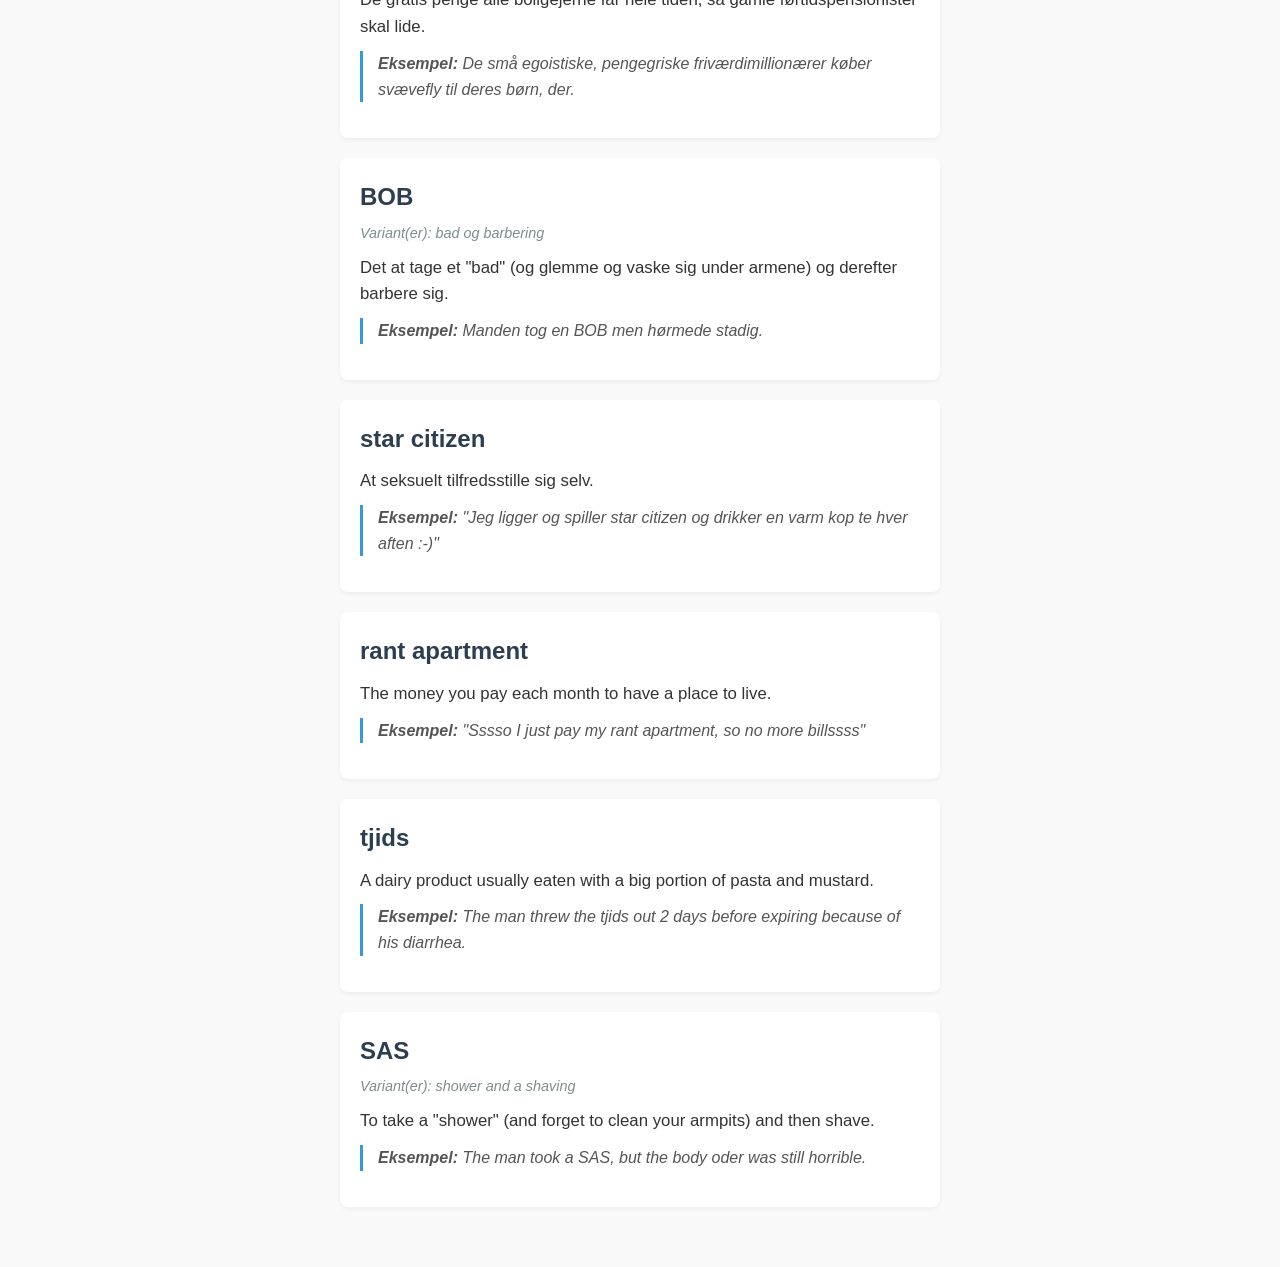
==== commit ce811321: "Add words" ====
--- a/index.html
+++ b/index.html
@@ -38,8 +38,8 @@
                 return response.json();
             })
             .then(data => {
-                dictionaryData = data; // Store data globally
-                displayEntries(dictionaryData); // Display all entries initially
+                dictionaryData = data;
+                displayEntries(dictionaryData);
             })
             .catch(error => {
                 console.error('Fejl:', error);
